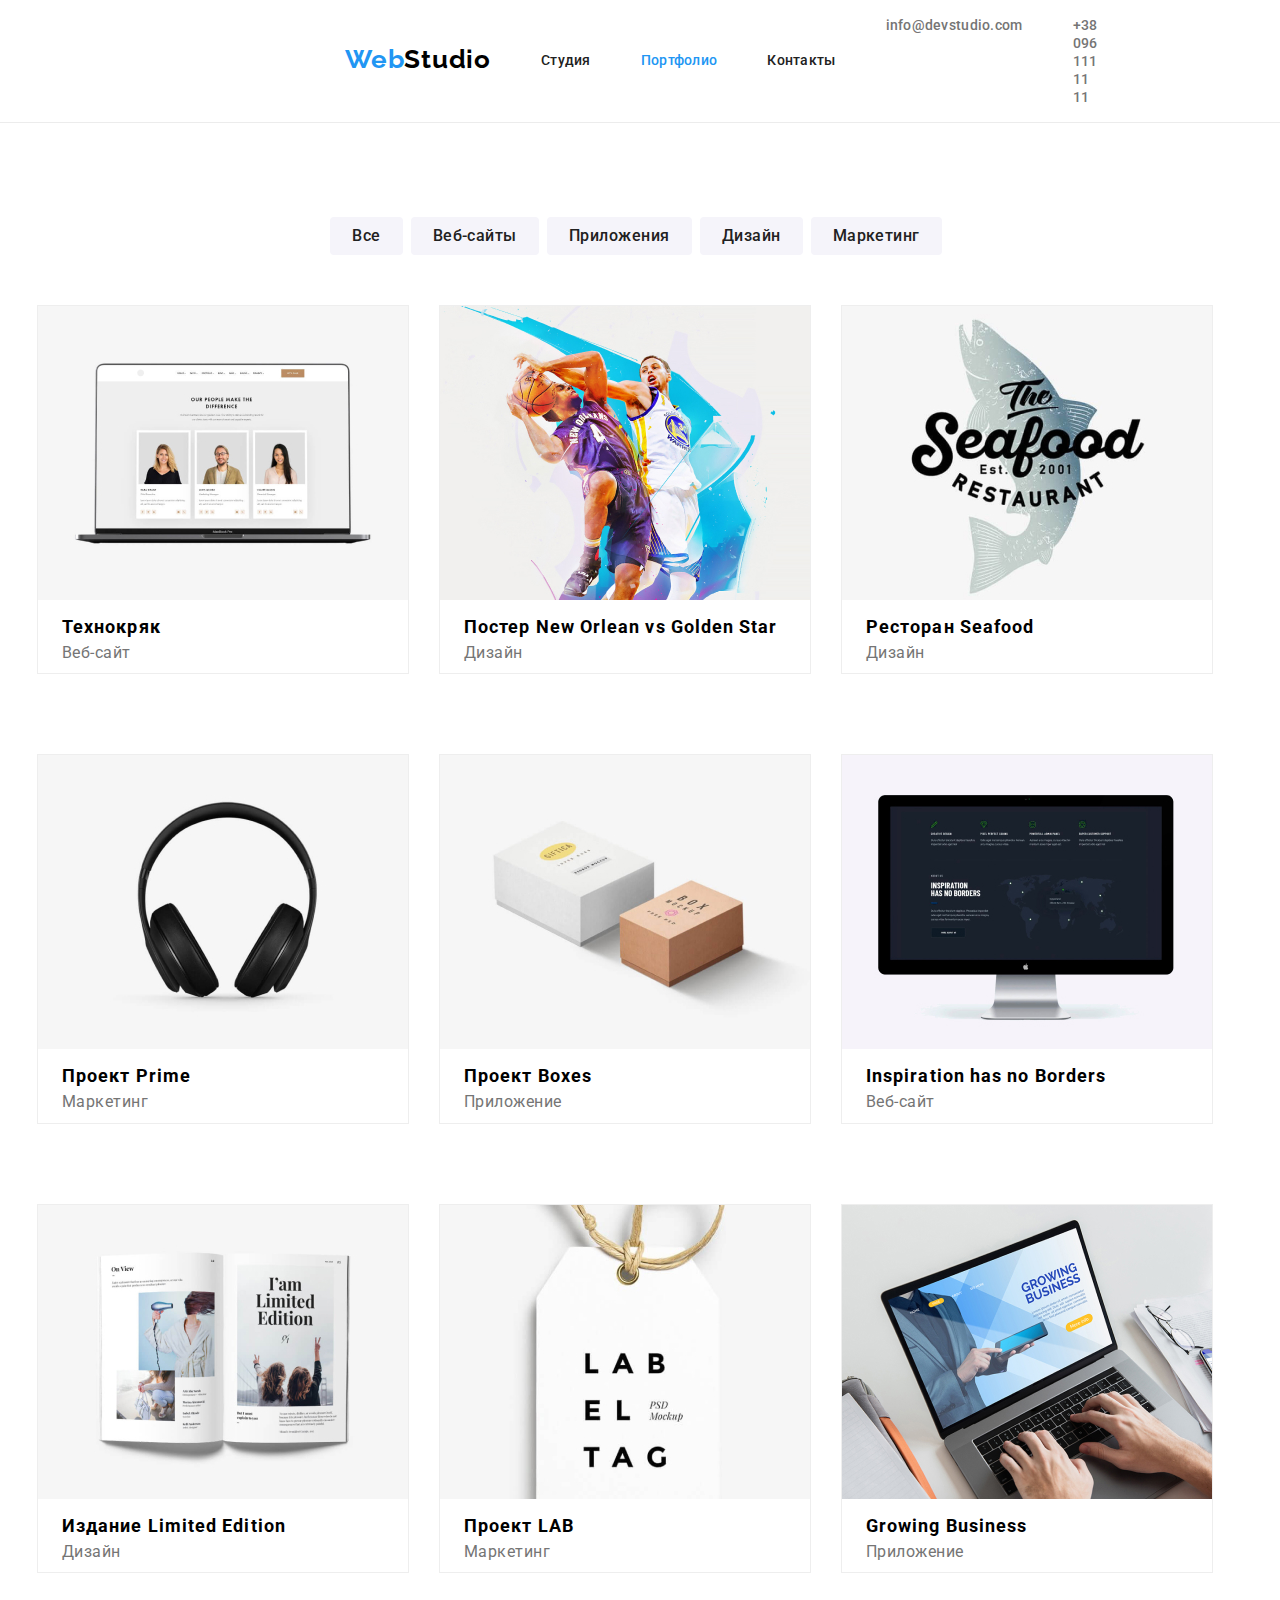
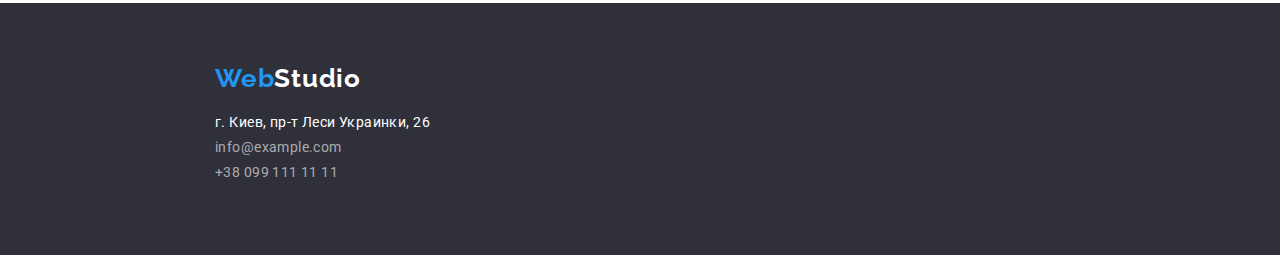
==== portfolio.html @ e34598a2 "hm 10" ====
<!DOCTYPE html>
<html lang="ru">

<head>
  <meta charset="UTF-8">
  <meta name="viewport" content="width=device-width, initial-scale=1.0">
  <title>Document</title>
  <link rel="stylesheet" href="css/portfolio.css">
  <link rel="preconnect" href="https://fonts.gstatic.com">
  <link href="https://fonts.googleapis.com/css2?family=Raleway:wght@700&family=Roboto:wght@400;500;700;900&display=swap"
    rel="stylesheet">
</head>

<body>
  <header class="header">
    <div class="nav_bar_flex">
      <div class="menu">
        <ul class="nav_bar">
  
          <li lang="en" class="nav_bar_item_icon"><a href="./index.html"> <span class="color_icon"> Web</span>Studio</a>
          </li>
          <li><a href="./index.html" class="nav_bar_item ">Студия</a></li>
          <li><a href="portfolio.html" class="nav_bar_item accent">Портфолио</a></li>
          <li><a href="#" class="nav_bar_item nav">Контакты</a></li>
  
        </ul>
      </div>
  
      <ul class="nav_contact">
  
  
        <li>
          <div class="menu_mail">
            <a href="mailto:info@devstudio.com" class="nav_mail nav_bar_item nav_tel_mail">info@devstudio.com</a>
          </div>
        </li>
  
  
        <li>
          <div class="menu_tel">
            <a href="tel:+380961111111" class="nav_tel nav_bar_item nav_tel_mail">+38 096 111 11 11</a>
          </div>
        </li>
      </ul>
  
    </div>
  </header>
  <main>
    <section>
      <ul class="navigate_page">
        <li class="nav_page_list_navigate nav_page_list_navigate_all"> <button><a href="#" class="navigate_page_portfolio navigate_page_portfolio_all">Все</a></button></li>
        <li class="nav_page_list_navigate nav_page_list_navigate_web"> <button><a href="#" class="navigate_page_portfolio navigate_page_portfolio_web">Веб-сайты</a></button></li>
        <li class="nav_page_list_navigate nav_page_list_navigate_app"> <button><a href="#" class="navigate_page_portfolio navigate_page_portfolio_app">Приложения</a></button></li>
        <li class="nav_page_list_navigate nav_page_list_navigate_ui"> <button><a href="#" class="navigate_page_portfolio navigate_page_portfolio_ui">Дизайн</a></button></li>
        <li class="nav_page_list_navigate nav_page_list_navigate_sell"> <button><a href="#" class="navigate_page_portfolio navigate_page_portfolio_sell">Маркетинг</a></button></li>
    </section>
    <section>
      </ul>
      <ul class="portfolio_url">
        <li class="portfolio_url_flex"><a href=""><img src="img/img7.jpg" alt=" Технокряк" width="370" height="294"></a>
          <h3 class="portfolio_url_head">
            <a href="">Технокряк</a>
          </h3>
          <p class="portfolio_url_text color">
           <span class="portfolio_url_text_color"><a href="" class="portfolio_url_text_color">Веб-сайт</a></span>
          </p>
        </li>
        <li class="portfolio_url_flex"><a href=""><img src="img/img8.jpg" alt="Постер New Orlean vs Golden Star"
              width="370" height="294"></a>
          <h3 class="portfolio_url_head" lang="en">
            <a href="">Постер New Orlean vs Golden Star</a>
          </h3>
          <p class="portfolio_url_text color">
           <span class="portfolio_url_text_color"><a href="" class="portfolio_url_text_color">Дизайн</a></span>
          </p>
        </li>
        <li class="portfolio_url_flex"><a href=""><img src="img/img9.jpg" alt="Ресторан Seafood" width="370"
              height="294"></a>
          <h3 class="portfolio_url_head">
            <a href="">Ресторан <span lang="en">Seafood</span></a>
          </h3>
          <p class="portfolio_url_text color">
          <span class="portfolio_url_text_color"><a href="" class="portfolio_url_text_color">Дизайн</a></span>
          </p>
        </li>
        <li class="portfolio_url_flex"><a href=""><img src="img/img10.jpg" alt="Проект Prime" width="370"
              height="294"></a>
          <h3 class="portfolio_url_head">
            <a href="">Проект <span lang="en">Prime</span></a>
          </h3>
          <p class="portfolio_url_text color">
           <span class="portfolio_url_text_color"><a href="" class="portfolio_url_text_color">Маркетинг</a></span>
          </p>
        </li>
        <li class="portfolio_url_flex"><a href=""><img src="img/img11.jpg" alt="Проект Boxes" width="370"
              height="294"></a>
          <h3 class="portfolio_url_head">
            <a href="">Проект <span lang="en">Boxes</span></a>
          </h3>
          <p class="portfolio_url_text color">
            <span class="portfolio_url_text_color"><a href="" class="portfolio_url_text_color">Приложение</a></span>
          </p>
        </li>
        <li class="portfolio_url_flex"><a href=""><img src="img/img12.jpg" alt="Inspiration has no Borders" width="370"
              height="294"></a>
          <h3 class="portfolio_url_head" lang="en">
            <a href="">Inspiration has no Borders</a>
          </h3>
          <p class="portfolio_url_text color">
           <span class="portfolio_url_text_color"><a href="" class="portfolio_url_text_color">Веб-сайт</a></span>
          </p>
        </li>
        <li class="portfolio_url_flex"><a href=""><img src="img/img13.jpg" alt="Издание Limited Edition" width="370"
              height="294"></a>
          <h3 class="portfolio_url_head">
            <a href="">Издание <span lang="en">Limited Edition</span></a>
          </h3>
          <p class="portfolio_url_text color">
            <span class="portfolio_url_text_color"><a href="" class="portfolio_url_text_color">Дизайн</a></span>
          </p>
        </li>
        <li class="portfolio_url_flex"><a href=""><img src="img/img14.jpg" alt="Проект LAB" width="370"
              height="294"></a>
          <h3 class="portfolio_url_head">
            <a href="">Проект <span lang="en">LAB</span></a>
          </h3>
          <p class="portfolio_url_text color">
           <span class="portfolio_url_text_color"><a href="" class="portfolio_url_text_color">Маркетинг</a></span>
          </p>
        </li>
        <li class="portfolio_url_flex"><a href=""><img src="img/img15.jpg" alt="Growing Business" width="370"
              height="294"></a>
          <h3 class="portfolio_url_head" lang="en">
            <a href="">Growing Business</a>
          </h3>
          <p class="portfolio_url_text color">
            <span class="portfolio_url_text_color"><a href="" class="portfolio_url_text_color">Приложение</a></span>
          </p>
        </li>
      </ul>
    </section>
  </main>
  <footer class="footer">
    <div class="nav_bar_item_icon_footer"><a href="#" lang="en" class="nav_bar_item_footer"> <span class="color_icon">
          Web</span>Studio</a></div>
    <ul class="href_nav_footer">
      <li class="maps_href href_nav"><a href="https://goo.gl/maps/FSxDLKesftVuLDhv7"><span class="maps_href_color">г.
            Киев, пр-т Леси Украинки, 26</span></a></li>
      <li class="href_nav "><a href="mailto:info@example.com"> <span class="href_nav_color"> info@example.com</span></a>
      </li>
      <li class="href_nav "><a href="tel:+380991111111"><span class="href_nav_color">+38 099 111 11 11</span></a></li>
    </ul>

  </footer>
</body>

</html>
---- css/portfolio.css ----
* {
  text-decoration: none;
  color: rgb(0, 0, 0);
  list-style-type: none;
}
body {
  margin: 0;
  padding: 0;
}
a {
  text-decoration: none;
  color: rgb(0, 0, 0);
  list-style-type: none;
}

.color_icon {
  color: #2196f3;
}
.nav_bar_item_icon {
  font-family: "Raleway", sans-serif;
  font-weight: bold;
  font-size: 26px;
  line-height: 0.838;
  letter-spacing: 0.03em;
  color: white;
}
.nav_bar_item {
  font-family: "Roboto", sans-serif;
  font-weight: 500;
  font-size: 14px;
  line-height: 0.875;
  letter-spacing: 0.02em;
  color: #212121;
}
.nav_bar_item:hover,
.nav_bar_item:focus {
  color: #2196f3;
}
.href_nav {
  font-family: "Roboto", sans-serif;
  font-style: normal;
  font-weight: normal;
  font-size: 14px;

  letter-spacing: 0.03em;
  color: #757575;
}
.maps_href {
  font-family: "Roboto", sans-serif;
  font-style: normal;
  font-weight: normal;
  font-size: 14px;

  letter-spacing: 0.03em;

  color: #ffffff;
}
.navigate_page_portfolio {
  font-family: Roboto;
  font-style: normal;
  font-weight: 500;
  font-size: 16px;
  line-height: 0.615;

  text-align: center;
  letter-spacing: 0.03em;

  color: #212121;
}

.portfolio_url_text {
  font-family: "Roboto", sans-serif;
  font-style: normal;
  font-weight: normal;
  font-size: 16px;
  line-height: 0.533;
  margin-left: 24px;
  letter-spacing: 0.03em;

  color: #757575;
}
.portfolio_url_head {
  font-family: Roboto;
  font-style: normal;
  font-weight: bold;
  font-size: 18px;
  line-height: 0.5;
  margin-left: 24px;
  letter-spacing: 0.06em;

  color: #212121;
}
.accent {
  color: #2196f3;
}
.nav_tel_mail {
  color: #757575;
}

.footer {
  background: #2f303a;
  height: 252px;
}
.href_nav_color {
  color: rgba(255, 255, 255, 0.6);
}
.maps_href_color {
  color: #ffffff;
}
.header {
  min-height: 70px;
  border-bottom: 1px solid #ececec;
}

.nav_bar_flex {
  display: flex;
}
.nav_bar {
  display: flex;
  align-items: center;
}
.nav_bar_item_icon {
  margin: 24px 93px 25px 215px;
}
.menu .nav_bar li {
  display: flex;
  margin-right: 50px;
}
.nav_bar {
  padding: 0;
  margin: 24px 0 25px 0;
  height: 20px;
}
.menu_mail .a {
  margin-left: 1000px;
}
.nav_bar_flex {
  display: flex;
  align-items: center;
  min-height: 70px;
}
.menu_mail {
  margin-left: auto;
}
.menu_tel {
  margin-right: 215px;
  margin-left: 50px;
}

.nav_bar_item_footer {
  margin: 0;
  padding: 0;

  font-family: "Raleway", sans-serif;
  font-weight: bold;
  font-size: 26px;
  line-height: 31px;
  letter-spacing: 0.03em;
  color: #ffffff;
}
.nav_bar_item_icon_footer {
  padding-top: 60px;
  margin-left: 215px;
  margin-bottom: 20px;
}
.href_nav {
  margin-left: 215px;
  margin-top: 9px;
}
.href_nav_footer {
  margin: 0;
  padding: 0;
}
.navigate_page {
  padding: 0;
  margin: 0;
  display: flex;
  justify-content: center;
  margin-top: 94px;
}

.portfolio_url {
  margin: 0;
  padding: 0;
  display: flex;
  flex-wrap: wrap;
  justify-content: left;
}
.portfolio_url_flex {
  margin: 50px 30px 30px 0px;
  background: #ffffff;
  border: 1px solid #eeeeee;
  box-sizing: border-box;
}

.nav_contact {
  display: flex;
  padding: 0;
  margin-left: auto;
}

.portfolio_url_text_color {
  color: #757575;
}
.portfolio_url {
  margin-left: auto;
  margin-right: auto;
  width: 1206px;
  padding-left: 15px;
  padding-right: 15px;
}
.nav_bar {
  margin-left: 130px;
}
.nav_contact {
  margin-right: 150px;
}
button {
  background-color: #f5f4fa;
  color: #212121;
  font-weight: 500;
  font-size: 16px;
  line-height: 1.6;
  letter-spacing: 0.03em;
  border-radius: 4px 4px 4px 4px;
  border: 0px;
  padding: 6px 22px 6px 22px;
  margin-right: 8px;
}
button:hover,
button:focus {
  color: #ffffff;
  background-color: #2196f3;

  box-shadow: 0px 3px 1px rgba(0, 0, 0, 0.1), 0px 1px 2px rgba(0, 0, 0, 0.08),
    0px 2px 2px rgba(0, 0, 0, 0.12);
}
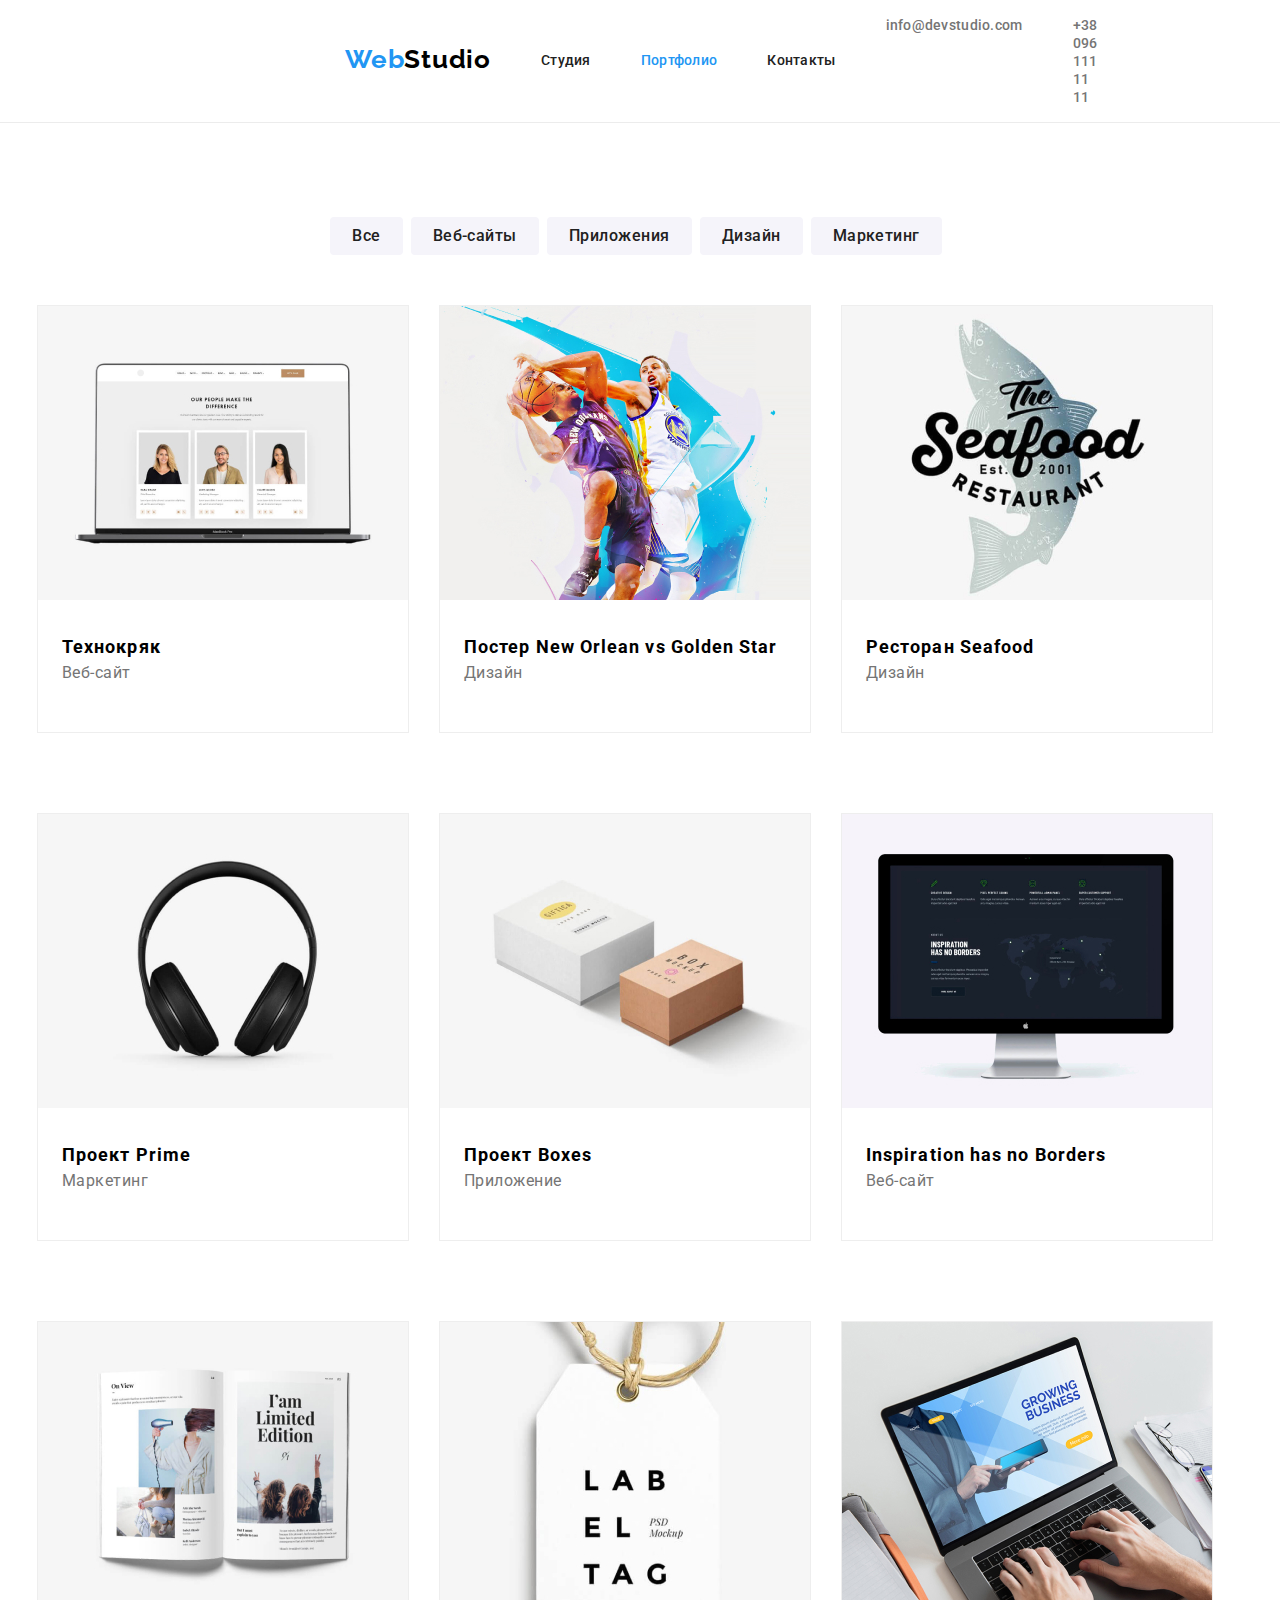
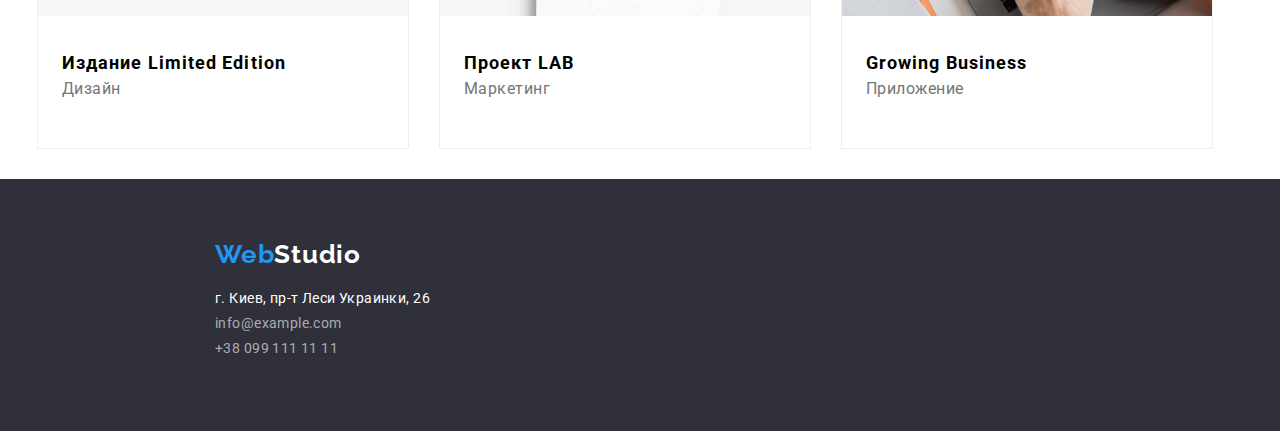
==== commit 94326081: "hm11" ====
--- a/portfolio.html
+++ b/portfolio.html
@@ -46,96 +46,100 @@
     </div>
   </header>
   <main>
+    
     <section>
+      <h2 hidden>Навигация </h2>
       <ul class="navigate_page">
-        <li class="nav_page_list_navigate nav_page_list_navigate_all"> <button><a href="#" class="navigate_page_portfolio navigate_page_portfolio_all">Все</a></button></li>
-        <li class="nav_page_list_navigate nav_page_list_navigate_web"> <button><a href="#" class="navigate_page_portfolio navigate_page_portfolio_web">Веб-сайты</a></button></li>
-        <li class="nav_page_list_navigate nav_page_list_navigate_app"> <button><a href="#" class="navigate_page_portfolio navigate_page_portfolio_app">Приложения</a></button></li>
-        <li class="nav_page_list_navigate nav_page_list_navigate_ui"> <button><a href="#" class="navigate_page_portfolio navigate_page_portfolio_ui">Дизайн</a></button></li>
-        <li class="nav_page_list_navigate nav_page_list_navigate_sell"> <button><a href="#" class="navigate_page_portfolio navigate_page_portfolio_sell">Маркетинг</a></button></li>
+        <li class="nav_page_list_navigate nav_page_list_navigate_all"><button class="navigate_page_portfolio navigate_page_portfolio_all">Все</button></li>
+        <li class="nav_page_list_navigate nav_page_list_navigate_web"> <button class="navigate_page_portfolio navigate_page_portfolio_web">Веб-сайты</button></li>
+        <li class="nav_page_list_navigate nav_page_list_navigate_app"> <button class="navigate_page_portfolio navigate_page_portfolio_app">Приложения</button></li>
+        <li class="nav_page_list_navigate nav_page_list_navigate_ui"> <button class="navigate_page_portfolio navigate_page_portfolio_ui">Дизайн</button></li>
+        <li class="nav_page_list_navigate nav_page_list_navigate_sell"> <button class="navigate_page_portfolio navigate_page_portfolio_sell">Маркетинг</button>
+        </li>
+        </ul>
     </section>
     <section>
-      </ul>
+     
       <ul class="portfolio_url">
         <li class="portfolio_url_flex"><a href=""><img src="img/img7.jpg" alt=" Технокряк" width="370" height="294"></a>
-          <h3 class="portfolio_url_head">
+          <div class="box_main_bottom"><h3 class="portfolio_url_head">
             <a href="">Технокряк</a>
           </h3>
           <p class="portfolio_url_text color">
            <span class="portfolio_url_text_color"><a href="" class="portfolio_url_text_color">Веб-сайт</a></span>
-          </p>
+          </p></div>
         </li>
         <li class="portfolio_url_flex"><a href=""><img src="img/img8.jpg" alt="Постер New Orlean vs Golden Star"
               width="370" height="294"></a>
-          <h3 class="portfolio_url_head" lang="en">
+          <div class="box_main_bottom"><h3 class="portfolio_url_head" lang="en">
             <a href="">Постер New Orlean vs Golden Star</a>
           </h3>
           <p class="portfolio_url_text color">
            <span class="portfolio_url_text_color"><a href="" class="portfolio_url_text_color">Дизайн</a></span>
-          </p>
+          </p></div>
         </li>
         <li class="portfolio_url_flex"><a href=""><img src="img/img9.jpg" alt="Ресторан Seafood" width="370"
               height="294"></a>
-          <h3 class="portfolio_url_head">
+          <div class="box_main_bottom"><h3 class="portfolio_url_head">
             <a href="">Ресторан <span lang="en">Seafood</span></a>
           </h3>
           <p class="portfolio_url_text color">
           <span class="portfolio_url_text_color"><a href="" class="portfolio_url_text_color">Дизайн</a></span>
-          </p>
+          </p></div>
         </li>
         <li class="portfolio_url_flex"><a href=""><img src="img/img10.jpg" alt="Проект Prime" width="370"
               height="294"></a>
-          <h3 class="portfolio_url_head">
+         <div class="box_main_bottom"> <h3 class="portfolio_url_head">
             <a href="">Проект <span lang="en">Prime</span></a>
           </h3>
           <p class="portfolio_url_text color">
            <span class="portfolio_url_text_color"><a href="" class="portfolio_url_text_color">Маркетинг</a></span>
-          </p>
+          </p></div>
         </li>
         <li class="portfolio_url_flex"><a href=""><img src="img/img11.jpg" alt="Проект Boxes" width="370"
               height="294"></a>
-          <h3 class="portfolio_url_head">
+         <div class="box_main_bottom"> <h3 class="portfolio_url_head">
             <a href="">Проект <span lang="en">Boxes</span></a>
           </h3>
           <p class="portfolio_url_text color">
             <span class="portfolio_url_text_color"><a href="" class="portfolio_url_text_color">Приложение</a></span>
-          </p>
+          </p></div>
         </li>
         <li class="portfolio_url_flex"><a href=""><img src="img/img12.jpg" alt="Inspiration has no Borders" width="370"
               height="294"></a>
-          <h3 class="portfolio_url_head" lang="en">
+         <div class="box_main_bottom"> <h3 class="portfolio_url_head" lang="en">
             <a href="">Inspiration has no Borders</a>
           </h3>
           <p class="portfolio_url_text color">
            <span class="portfolio_url_text_color"><a href="" class="portfolio_url_text_color">Веб-сайт</a></span>
-          </p>
+          </p></div>
         </li>
         <li class="portfolio_url_flex"><a href=""><img src="img/img13.jpg" alt="Издание Limited Edition" width="370"
               height="294"></a>
-          <h3 class="portfolio_url_head">
+          <div class="box_main_bottom"><h3 class="portfolio_url_head">
             <a href="">Издание <span lang="en">Limited Edition</span></a>
           </h3>
           <p class="portfolio_url_text color">
             <span class="portfolio_url_text_color"><a href="" class="portfolio_url_text_color">Дизайн</a></span>
-          </p>
+          </p></div>
         </li>
         <li class="portfolio_url_flex"><a href=""><img src="img/img14.jpg" alt="Проект LAB" width="370"
               height="294"></a>
-          <h3 class="portfolio_url_head">
+         <div class="box_main_bottom"> <h3 class="portfolio_url_head">
             <a href="">Проект <span lang="en">LAB</span></a>
           </h3>
           <p class="portfolio_url_text color">
            <span class="portfolio_url_text_color"><a href="" class="portfolio_url_text_color">Маркетинг</a></span>
-          </p>
+          </p></div>
         </li>
         <li class="portfolio_url_flex"><a href=""><img src="img/img15.jpg" alt="Growing Business" width="370"
               height="294"></a>
-          <h3 class="portfolio_url_head" lang="en">
+         <div class="box_main_bottom"> <h3 class="portfolio_url_head" lang="en">
             <a href="">Growing Business</a>
           </h3>
           <p class="portfolio_url_text color">
             <span class="portfolio_url_text_color"><a href="" class="portfolio_url_text_color">Приложение</a></span>
-          </p>
+          </p></div>
         </li>
       </ul>
     </section>
--- a/css/portfolio.css
+++ b/css/portfolio.css
@@ -87,6 +87,7 @@
   line-height: 0.5;
   margin-left: 24px;
   letter-spacing: 0.06em;
+  padding-top: 20px;
 
   color: #212121;
 }
@@ -235,3 +236,9 @@
   box-shadow: 0px 3px 1px rgba(0, 0, 0, 0.1), 0px 1px 2px rgba(0, 0, 0, 0.08),
     0px 2px 2px rgba(0, 0, 0, 0.12);
 }
+.navigate_page_portfolio {
+  height: 38px;
+}
+.box_main_bottom {
+  height: 110px;
+}
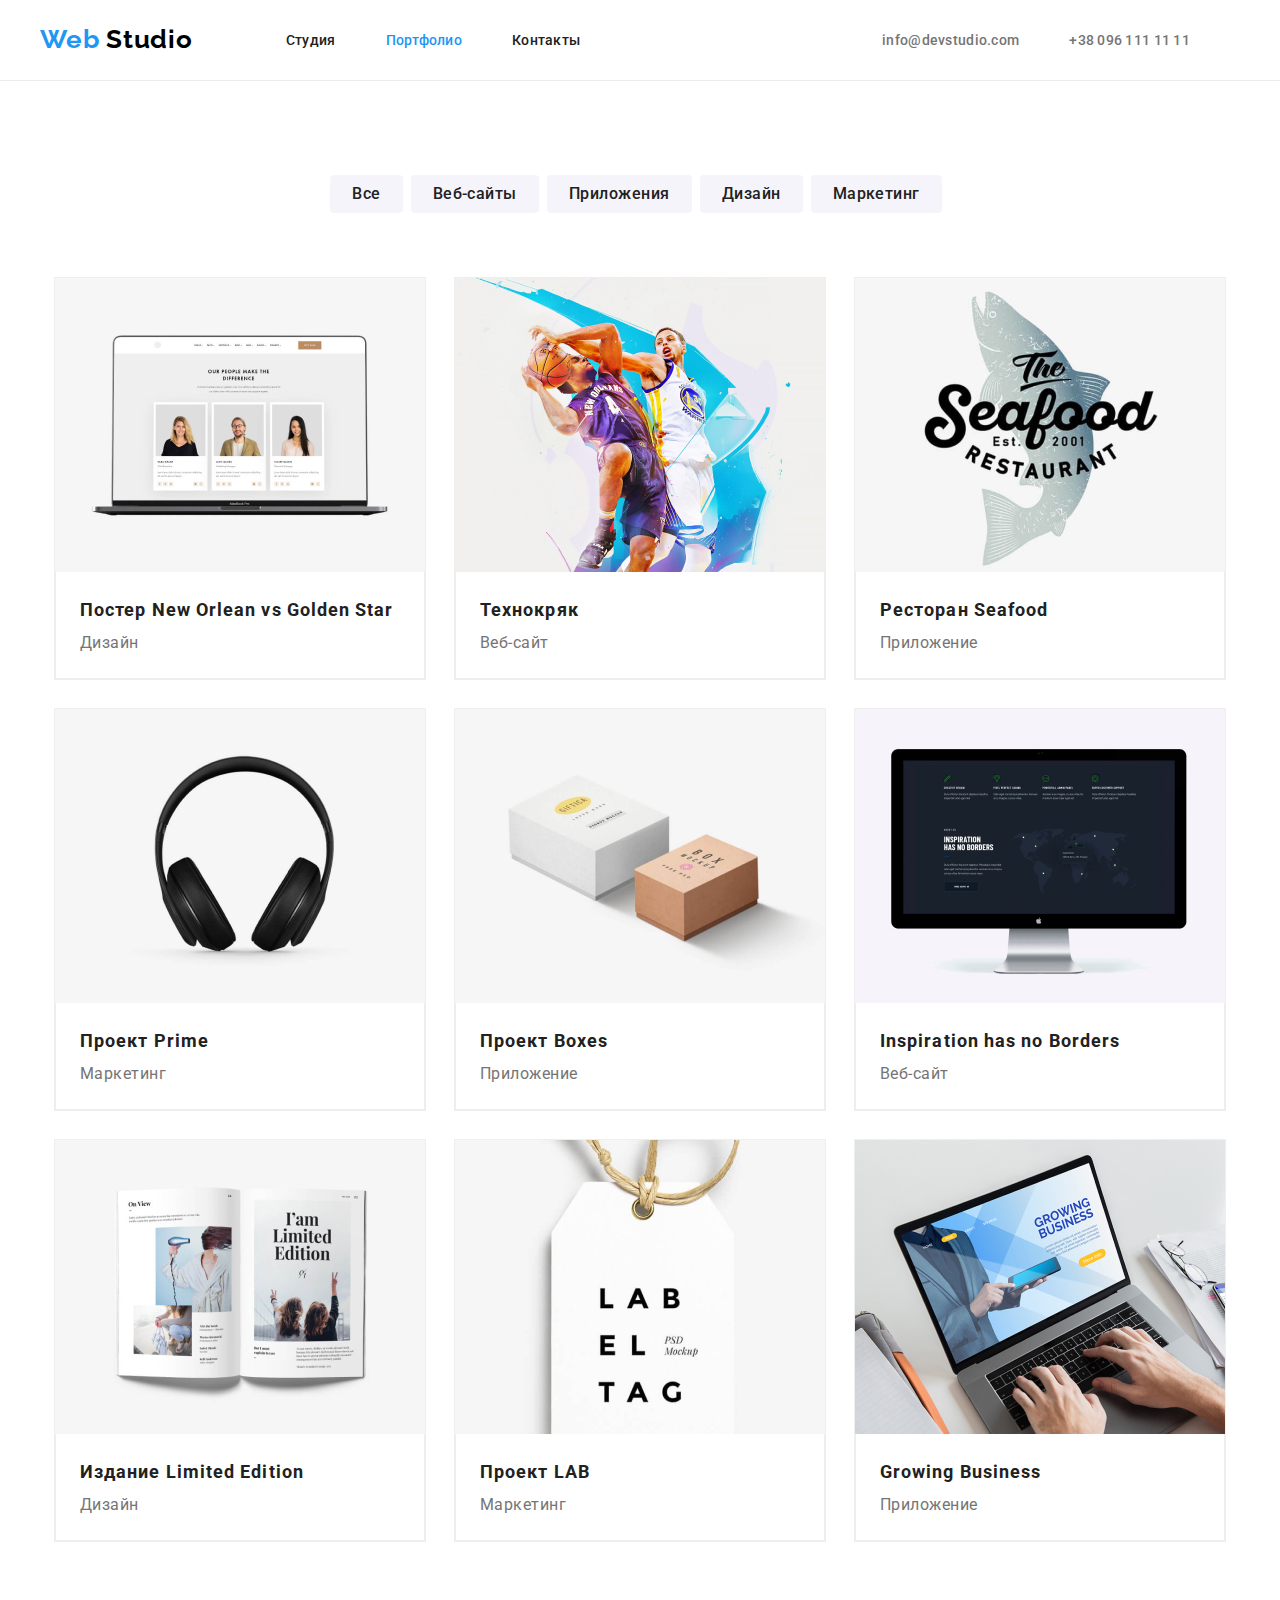
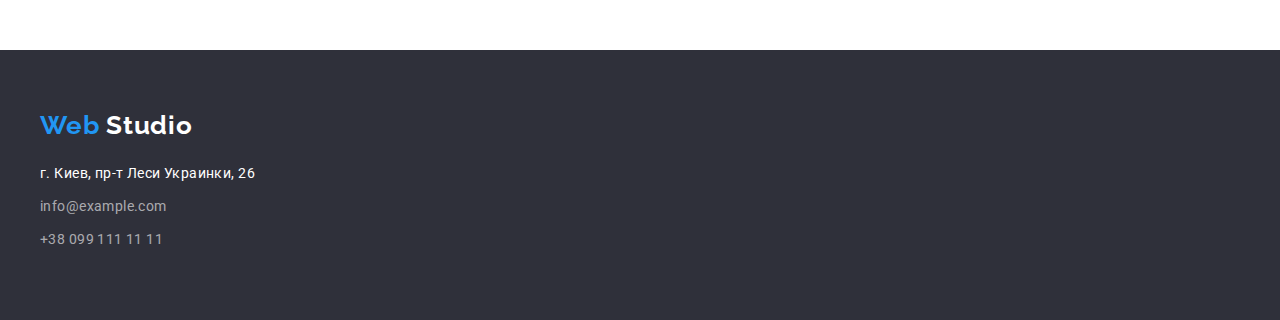
==== commit 719fd25e: "hm12" ====
--- a/portfolio.html
+++ b/portfolio.html
@@ -4,158 +4,72 @@
 <head>
   <meta charset="UTF-8">
   <meta name="viewport" content="width=device-width, initial-scale=1.0">
-  <title>Document</title>
+  <title>WebStudio</title>
   <link rel="stylesheet" href="css/portfolio.css">
   <link rel="preconnect" href="https://fonts.gstatic.com">
   <link href="https://fonts.googleapis.com/css2?family=Raleway:wght@700&family=Roboto:wght@400;500;700;900&display=swap"
     rel="stylesheet">
 </head>
+<header class="header">
+  <div class="container">
+    <nav class="menu">
+      <a href="./index.html" class="icon_head">
+        <span class="color_accent"> Web </span>Studio
+      </a>
+      <ul class="menu_list">
+        <li><a href="./index.html" class="menu_link_list ">Студия</a></li>
+        <li><a href="./portfolio.htmla" class="menu_link_list accent">Портфолио</a></li>
+        <li><a href="" class="menu_link_list">Контакты</a></li>
+      </ul>
+    </nav>
+    <ul class="address">
+      <li class="address_link"><a href="mailto:info@devstudio.com" class="address_item">info@devstudio.com</a></li>
+      <li class="address_link"><a href="tel:380961111111" class="address_item">+38 096 111 11 11</a></li>
+    </ul>
+  </div>
+</header>
+<main class="section">
+  <div class="container">
+    <ul class="nav_portfoil">
+      <li class="nav_portfoil_items"><button type="button" class="nav_btn">Все</button></li>
+      <li class="nav_portfoil_items"><button type="button" class="nav_btn">Веб-сайты</button></li>
+      <li class="nav_portfoil_items"><button type="button" class="nav_btn">Приложения</button></li>
+      <li class="nav_portfoil_items"><button type="button" class="nav_btn">Дизайн</button></li>
+      <li class="nav_portfoil_items"><button type="button" class="nav_btn">Маркетинг</button></li>
+    </ul>
+  </div>
+  <section class="container">
+    <ul class="photo_list">
+      <li class="photo_item"> <img src="img/img7.jpg" alt="" class="photo_img"  width="370" height="294"><div class="photo_box"><a href="" class="photo_head">Постер New Orlean vs Golden Star</a><a href="" class="photo_text">Дизайн</a></div></li>
+      <li class="photo_item"> <img src="img/img8.jpg" alt="" class="photo_img"  width="370" height="294"><div class="photo_box"><a href="" class="photo_head">Технокряк</a><a href="" class="photo_text">Веб-сайт</a></div></li>
+      <li class="photo_item"> <img src="img/img9.jpg" alt="" class="photo_img"  width="370" height="294"><div class="photo_box"><a href="" class="photo_head">Ресторан Seafood</a><a href="" class="photo_text">Приложение</a></div></li>
+      <li class="photo_item"> <img src="img/img10.jpg" alt="" class="photo_img" width="370" height="294" ><div class="photo_box"><a href="" class="photo_head">Проект Prime</a><a href="" class="photo_text">Маркетинг</a></div></li>
+      <li class="photo_item"> <img src="img/img11.jpg" alt="" class="photo_img" width="370" height="294" ><div class="photo_box"><a href="" class="photo_head">Проект Boxes</a><a href="" class="photo_text">Приложение</a></div></li>
+      <li class="photo_item"> <img src="img/img12.jpg" alt="" class="photo_img" width="370" height="294" ><div class="photo_box"><a href="" class="photo_head">Inspiration has no Borders</a><a href="" class="photo_text">Веб-сайт</a></div></li>
+      <li class="photo_item"> <img src="img/img13.jpg" alt="" class="photo_img" width="370" height="294" ><div class="photo_box"><a href="" class="photo_head">Издание Limited Edition</a><a href="" class="photo_text">Дизайн</a></div></li>
+      <li class="photo_item"> <img src="img/img14.jpg" alt="" class="photo_img" width="370" height="294" ><div class="photo_box"><a href="" class="photo_head">Проект LAB</a><a href="" class="photo_text">Маркетинг</a></div></li>
+      <li class="photo_item"> <img src="img/img15.jpg" alt="" class="photo_img" width="370" height="294" ><div class="photo_box"><a href="" class="photo_head">Growing Business</a><a href="" class="photo_text">Приложение</a></div></li>
+    </ul>
+  </section>
+</main>
+<footer class="footer">
+  <div class="container">
+    <a href="./index.html" class="icon_footer">
+      <span class="color_accent"> Web </span>Studio
+    </a>
+    <div class="address">
+      <ul class="contact">
+        <li class="contact_list contact_list_maps"> <a href=""><span class="color_footer_white">г. Киев, пр-т Леси
+              Украинки, 26</span></a></li>
+        <li class="contact_list contact_tel_mail"> <a href="mailto:info@devstudio.com"><span
+              class="color_footer">info@example.com</span></a></li>
+        <li class="contact_list contact_tel_mail"> <a href="tel:380961111111"><span class="color_footer">+38 099 111 11
+              11</span></a></li>
+      </ul>
+    </div>
+  </div>
 
-<body>
-  <header class="header">
-    <div class="nav_bar_flex">
-      <div class="menu">
-        <ul class="nav_bar">
-  
-          <li lang="en" class="nav_bar_item_icon"><a href="./index.html"> <span class="color_icon"> Web</span>Studio</a>
-          </li>
-          <li><a href="./index.html" class="nav_bar_item ">Студия</a></li>
-          <li><a href="portfolio.html" class="nav_bar_item accent">Портфолио</a></li>
-          <li><a href="#" class="nav_bar_item nav">Контакты</a></li>
-  
-        </ul>
-      </div>
-  
-      <ul class="nav_contact">
-  
-  
-        <li>
-          <div class="menu_mail">
-            <a href="mailto:info@devstudio.com" class="nav_mail nav_bar_item nav_tel_mail">info@devstudio.com</a>
-          </div>
-        </li>
-  
-  
-        <li>
-          <div class="menu_tel">
-            <a href="tel:+380961111111" class="nav_tel nav_bar_item nav_tel_mail">+38 096 111 11 11</a>
-          </div>
-        </li>
-      </ul>
-  
-    </div>
-  </header>
-  <main>
-    
-    <section>
-      <h2 hidden>Навигация </h2>
-      <ul class="navigate_page">
-        <li class="nav_page_list_navigate nav_page_list_navigate_all"><button class="navigate_page_portfolio navigate_page_portfolio_all">Все</button></li>
-        <li class="nav_page_list_navigate nav_page_list_navigate_web"> <button class="navigate_page_portfolio navigate_page_portfolio_web">Веб-сайты</button></li>
-        <li class="nav_page_list_navigate nav_page_list_navigate_app"> <button class="navigate_page_portfolio navigate_page_portfolio_app">Приложения</button></li>
-        <li class="nav_page_list_navigate nav_page_list_navigate_ui"> <button class="navigate_page_portfolio navigate_page_portfolio_ui">Дизайн</button></li>
-        <li class="nav_page_list_navigate nav_page_list_navigate_sell"> <button class="navigate_page_portfolio navigate_page_portfolio_sell">Маркетинг</button>
-        </li>
-        </ul>
-    </section>
-    <section>
-     
-      <ul class="portfolio_url">
-        <li class="portfolio_url_flex"><a href=""><img src="img/img7.jpg" alt=" Технокряк" width="370" height="294"></a>
-          <div class="box_main_bottom"><h3 class="portfolio_url_head">
-            <a href="">Технокряк</a>
-          </h3>
-          <p class="portfolio_url_text color">
-           <span class="portfolio_url_text_color"><a href="" class="portfolio_url_text_color">Веб-сайт</a></span>
-          </p></div>
-        </li>
-        <li class="portfolio_url_flex"><a href=""><img src="img/img8.jpg" alt="Постер New Orlean vs Golden Star"
-              width="370" height="294"></a>
-          <div class="box_main_bottom"><h3 class="portfolio_url_head" lang="en">
-            <a href="">Постер New Orlean vs Golden Star</a>
-          </h3>
-          <p class="portfolio_url_text color">
-           <span class="portfolio_url_text_color"><a href="" class="portfolio_url_text_color">Дизайн</a></span>
-          </p></div>
-        </li>
-        <li class="portfolio_url_flex"><a href=""><img src="img/img9.jpg" alt="Ресторан Seafood" width="370"
-              height="294"></a>
-          <div class="box_main_bottom"><h3 class="portfolio_url_head">
-            <a href="">Ресторан <span lang="en">Seafood</span></a>
-          </h3>
-          <p class="portfolio_url_text color">
-          <span class="portfolio_url_text_color"><a href="" class="portfolio_url_text_color">Дизайн</a></span>
-          </p></div>
-        </li>
-        <li class="portfolio_url_flex"><a href=""><img src="img/img10.jpg" alt="Проект Prime" width="370"
-              height="294"></a>
-         <div class="box_main_bottom"> <h3 class="portfolio_url_head">
-            <a href="">Проект <span lang="en">Prime</span></a>
-          </h3>
-          <p class="portfolio_url_text color">
-           <span class="portfolio_url_text_color"><a href="" class="portfolio_url_text_color">Маркетинг</a></span>
-          </p></div>
-        </li>
-        <li class="portfolio_url_flex"><a href=""><img src="img/img11.jpg" alt="Проект Boxes" width="370"
-              height="294"></a>
-         <div class="box_main_bottom"> <h3 class="portfolio_url_head">
-            <a href="">Проект <span lang="en">Boxes</span></a>
-          </h3>
-          <p class="portfolio_url_text color">
-            <span class="portfolio_url_text_color"><a href="" class="portfolio_url_text_color">Приложение</a></span>
-          </p></div>
-        </li>
-        <li class="portfolio_url_flex"><a href=""><img src="img/img12.jpg" alt="Inspiration has no Borders" width="370"
-              height="294"></a>
-         <div class="box_main_bottom"> <h3 class="portfolio_url_head" lang="en">
-            <a href="">Inspiration has no Borders</a>
-          </h3>
-          <p class="portfolio_url_text color">
-           <span class="portfolio_url_text_color"><a href="" class="portfolio_url_text_color">Веб-сайт</a></span>
-          </p></div>
-        </li>
-        <li class="portfolio_url_flex"><a href=""><img src="img/img13.jpg" alt="Издание Limited Edition" width="370"
-              height="294"></a>
-          <div class="box_main_bottom"><h3 class="portfolio_url_head">
-            <a href="">Издание <span lang="en">Limited Edition</span></a>
-          </h3>
-          <p class="portfolio_url_text color">
-            <span class="portfolio_url_text_color"><a href="" class="portfolio_url_text_color">Дизайн</a></span>
-          </p></div>
-        </li>
-        <li class="portfolio_url_flex"><a href=""><img src="img/img14.jpg" alt="Проект LAB" width="370"
-              height="294"></a>
-         <div class="box_main_bottom"> <h3 class="portfolio_url_head">
-            <a href="">Проект <span lang="en">LAB</span></a>
-          </h3>
-          <p class="portfolio_url_text color">
-           <span class="portfolio_url_text_color"><a href="" class="portfolio_url_text_color">Маркетинг</a></span>
-          </p></div>
-        </li>
-        <li class="portfolio_url_flex"><a href=""><img src="img/img15.jpg" alt="Growing Business" width="370"
-              height="294"></a>
-         <div class="box_main_bottom"> <h3 class="portfolio_url_head" lang="en">
-            <a href="">Growing Business</a>
-          </h3>
-          <p class="portfolio_url_text color">
-            <span class="portfolio_url_text_color"><a href="" class="portfolio_url_text_color">Приложение</a></span>
-          </p></div>
-        </li>
-      </ul>
-    </section>
-  </main>
-  <footer class="footer">
-    <div class="nav_bar_item_icon_footer"><a href="#" lang="en" class="nav_bar_item_footer"> <span class="color_icon">
-          Web</span>Studio</a></div>
-    <ul class="href_nav_footer">
-      <li class="maps_href href_nav"><a href="https://goo.gl/maps/FSxDLKesftVuLDhv7"><span class="maps_href_color">г.
-            Киев, пр-т Леси Украинки, 26</span></a></li>
-      <li class="href_nav "><a href="mailto:info@example.com"> <span class="href_nav_color"> info@example.com</span></a>
-      </li>
-      <li class="href_nav "><a href="tel:+380991111111"><span class="href_nav_color">+38 099 111 11 11</span></a></li>
-    </ul>
+</footer>
 
-  </footer>
-</body>
 
 </html>--- a/css/portfolio.css
+++ b/css/portfolio.css
@@ -1,244 +1,231 @@
-* {
-  text-decoration: none;
-  color: rgb(0, 0, 0);
-  list-style-type: none;
-}
-body {
-  margin: 0;
-  padding: 0;
+h1,
+h2,
+h3,
+h4,
+h5,
+h6 {
+  margin: 0;
+}
+
+ol,
+ul {
+  margin: 0;
+}
+
+p {
+  margin: 0;
+}
+
+img {
+  display: block;
 }
 a {
   text-decoration: none;
-  color: rgb(0, 0, 0);
-  list-style-type: none;
-}
-
-.color_icon {
-  color: #2196f3;
-}
-.nav_bar_item_icon {
+  color: black;
+}
+.container {
+  margin-left: auto;
+  margin-right: auto;
+  width: 1200px;
+  padding-left: 15px;
+  padding-right: 15px;
+}
+.section {
+  padding-top: 94px;
+  padding-bottom: 94px;
+}
+body {
+  padding: 0;
+  margin: 0;
+}
+.color_accent {
+  color: rgba(33, 150, 243, 1);
+}
+.icon_head {
   font-family: "Raleway", sans-serif;
-  font-weight: bold;
-  font-size: 26px;
-  line-height: 0.838;
-  letter-spacing: 0.03em;
-  color: white;
-}
-.nav_bar_item {
-  font-family: "Roboto", sans-serif;
-  font-weight: 500;
-  font-size: 14px;
-  line-height: 0.875;
-  letter-spacing: 0.02em;
-  color: #212121;
-}
-.nav_bar_item:hover,
-.nav_bar_item:focus {
-  color: #2196f3;
-}
-.href_nav {
-  font-family: "Roboto", sans-serif;
-  font-style: normal;
-  font-weight: normal;
-  font-size: 14px;
-
-  letter-spacing: 0.03em;
-  color: #757575;
-}
-.maps_href {
-  font-family: "Roboto", sans-serif;
-  font-style: normal;
-  font-weight: normal;
-  font-size: 14px;
-
-  letter-spacing: 0.03em;
-
-  color: #ffffff;
-}
-.navigate_page_portfolio {
-  font-family: Roboto;
-  font-style: normal;
-  font-weight: 500;
-  font-size: 16px;
-  line-height: 0.615;
-
-  text-align: center;
-  letter-spacing: 0.03em;
-
-  color: #212121;
-}
-
-.portfolio_url_text {
-  font-family: "Roboto", sans-serif;
-  font-style: normal;
-  font-weight: normal;
-  font-size: 16px;
-  line-height: 0.533;
-  margin-left: 24px;
-  letter-spacing: 0.03em;
-
-  color: #757575;
-}
-.portfolio_url_head {
-  font-family: Roboto;
-  font-style: normal;
-  font-weight: bold;
-  font-size: 18px;
-  line-height: 0.5;
-  margin-left: 24px;
-  letter-spacing: 0.06em;
-  padding-top: 20px;
-
-  color: #212121;
-}
-.accent {
-  color: #2196f3;
-}
-.nav_tel_mail {
-  color: #757575;
-}
-
-.footer {
-  background: #2f303a;
-  height: 252px;
-}
-.href_nav_color {
-  color: rgba(255, 255, 255, 0.6);
-}
-.maps_href_color {
-  color: #ffffff;
-}
-.header {
-  min-height: 70px;
-  border-bottom: 1px solid #ececec;
-}
-
-.nav_bar_flex {
-  display: flex;
-}
-.nav_bar {
-  display: flex;
-  align-items: center;
-}
-.nav_bar_item_icon {
-  margin: 24px 93px 25px 215px;
-}
-.menu .nav_bar li {
-  display: flex;
-  margin-right: 50px;
-}
-.nav_bar {
-  padding: 0;
-  margin: 24px 0 25px 0;
-  height: 20px;
-}
-.menu_mail .a {
-  margin-left: 1000px;
-}
-.nav_bar_flex {
-  display: flex;
-  align-items: center;
-  min-height: 70px;
-}
-.menu_mail {
-  margin-left: auto;
-}
-.menu_tel {
-  margin-right: 215px;
-  margin-left: 50px;
-}
-
-.nav_bar_item_footer {
-  margin: 0;
-  padding: 0;
-
-  font-family: "Raleway", sans-serif;
+  font-style: normal;
   font-weight: bold;
   font-size: 26px;
   line-height: 31px;
   letter-spacing: 0.03em;
-  color: #ffffff;
-}
-.nav_bar_item_icon_footer {
-  padding-top: 60px;
-  margin-left: 215px;
-  margin-bottom: 20px;
-}
-.href_nav {
-  margin-left: 215px;
-  margin-top: 9px;
-}
-.href_nav_footer {
-  margin: 0;
+}
+ul {
   padding: 0;
-}
-.navigate_page {
+  margin: 0;
+  list-style: none;
+}
+.visually-hidden {
+  position: absolute;
+  width: 1px;
+  height: 1px;
+  margin: -1px;
+  border: 0;
   padding: 0;
-  margin: 0;
-  display: flex;
+  white-space: nowrap;
+  clip-path: inset(100%);
+  clip: rect(0 0 0 0);
+  overflow: hidden;
+}
+
+.menu_link_list {
+  font-family: "Roboto", sans-serif;
+  font-style: normal;
+  font-weight: 500;
+  font-size: 14px;
+  line-height: 16px;
+  letter-spacing: 0.02em;
+
+  color: #212121;
+}
+.menu_link_list:hover,
+.menu_link_list:focus {
+  color: #2196f3;
+}
+.address_item {
+  font-family: "Roboto", sans-serif;
+  font-style: normal;
+  font-weight: 500;
+  font-size: 14px;
+  line-height: 16px;
+  letter-spacing: 0.02em;
+
+  color: rgba(117, 117, 117, 1);
+}
+.address_item:hover,
+.address_item:focus {
+  color: #2196f3;
+}
+.menu {
+  display: flex;
+  align-items: center;
+}
+.menu_list {
+  display: flex;
+  align-items: center;
+}
+.menu_link_list {
+  margin-right: 50px;
+}
+.icon_head {
+  margin-right: 93px;
+}
+.address {
+  display: flex;
+  align-items: center;
+  margin-left: auto;
+}
+.header .container {
+  display: flex;
+  align-items: center;
+  margin-top: 24px;
+  margin-bottom: 25px;
+}
+.address_link {
+  margin-right: 50px;
+}
+.accent {
+  color: #2196f3;
+}
+.header {
+  border-bottom: 1px solid #ececec;
+}
+.nav_portfoil {
+  display: flex;
+  margin-bottom: 50px;
   justify-content: center;
-  margin-top: 94px;
-}
-
-.portfolio_url {
-  margin: 0;
-  padding: 0;
+}
+.nav_btn {
+  padding: 6px 22px;
+  font-family: "Roboto", sans-serif;
+  font-weight: 500;
+  font-size: 16px;
+  line-height: 1.625;
+  text-align: center;
+  letter-spacing: 0.03em;
+  color: #212121;
+  background-color: #f5f4fa;
+  border: 0px;
+  border-radius: 4px;
+  cursor: pointer;
+}
+.nav_portfoil_items {
+  margin-right: 8px;
+}
+.photo_list {
   display: flex;
   flex-wrap: wrap;
-  justify-content: left;
-}
-.portfolio_url_flex {
-  margin: 50px 30px 30px 0px;
+}
+.photo_item {
   background: #ffffff;
   border: 1px solid #eeeeee;
   box-sizing: border-box;
-}
-
-.nav_contact {
-  display: flex;
-  padding: 0;
+  margin: 14px;
+}
+.photo_head {
+  font-family: "Roboto", sans-serif;
+  font-style: normal;
+  font-weight: bold;
+  font-size: 18px;
+  line-height: 36px;
+  letter-spacing: 0.06em;
+  display: inline;
+  color: #212121;
+}
+.photo_text {
+  font-family: Roboto;
+  font-style: normal;
+  font-weight: normal;
+  font-size: 16px;
+  line-height: 30px;
+  letter-spacing: 0.03em;
+  display: inline;
+  color: #757575;
+}
+.photo_box {
+  display: flex;
+  flex-direction: column;
+  padding: 20px 24px;
+  border-width: 0 1px 1px 1px;
+  border-style: solid;
+  border-color: #eeeeee;
+}
+.icon_footer {
+  font-family: "Raleway", sans-serif;
+  font-style: normal;
+  font-weight: bold;
+  font-size: 26px;
+  line-height: 31px;
+  letter-spacing: 0.03em;
+  color: #ffffff;
+  margin-bottom: 20px;
+  display: block;
+}
+.footer {
+  background: #2f303a;
+  padding-top: 60px;
+  padding-bottom: 60px;
+}
+.contact_list {
+  margin-bottom: 9px;
+}
+.address {
+  display: flex;
+  align-items: center;
   margin-left: auto;
 }
-
-.portfolio_url_text_color {
-  color: #757575;
-}
-.portfolio_url {
-  margin-left: auto;
-  margin-right: auto;
-  width: 1206px;
-  padding-left: 15px;
-  padding-right: 15px;
-}
-.nav_bar {
-  margin-left: 130px;
-}
-.nav_contact {
-  margin-right: 150px;
-}
-button {
-  background-color: #f5f4fa;
-  color: #212121;
-  font-weight: 500;
-  font-size: 16px;
-  line-height: 1.6;
-  letter-spacing: 0.03em;
-  border-radius: 4px 4px 4px 4px;
-  border: 0px;
-  padding: 6px 22px 6px 22px;
-  margin-right: 8px;
-}
-button:hover,
-button:focus {
+.contact_list {
+  font-family: "Roboto", sans-serif;
+  font-style: normal;
+  font-weight: normal;
+  font-size: 14px;
+  line-height: 24px;
+  /* or 171% */
+
+  letter-spacing: 0.03em;
+}
+.color_footer_white {
   color: #ffffff;
-  background-color: #2196f3;
-
-  box-shadow: 0px 3px 1px rgba(0, 0, 0, 0.1), 0px 1px 2px rgba(0, 0, 0, 0.08),
-    0px 2px 2px rgba(0, 0, 0, 0.12);
-}
-.navigate_page_portfolio {
-  height: 38px;
-}
-.box_main_bottom {
-  height: 110px;
-}
+}
+.color_footer {
+  color: rgba(255, 255, 255, 0.6);
+}
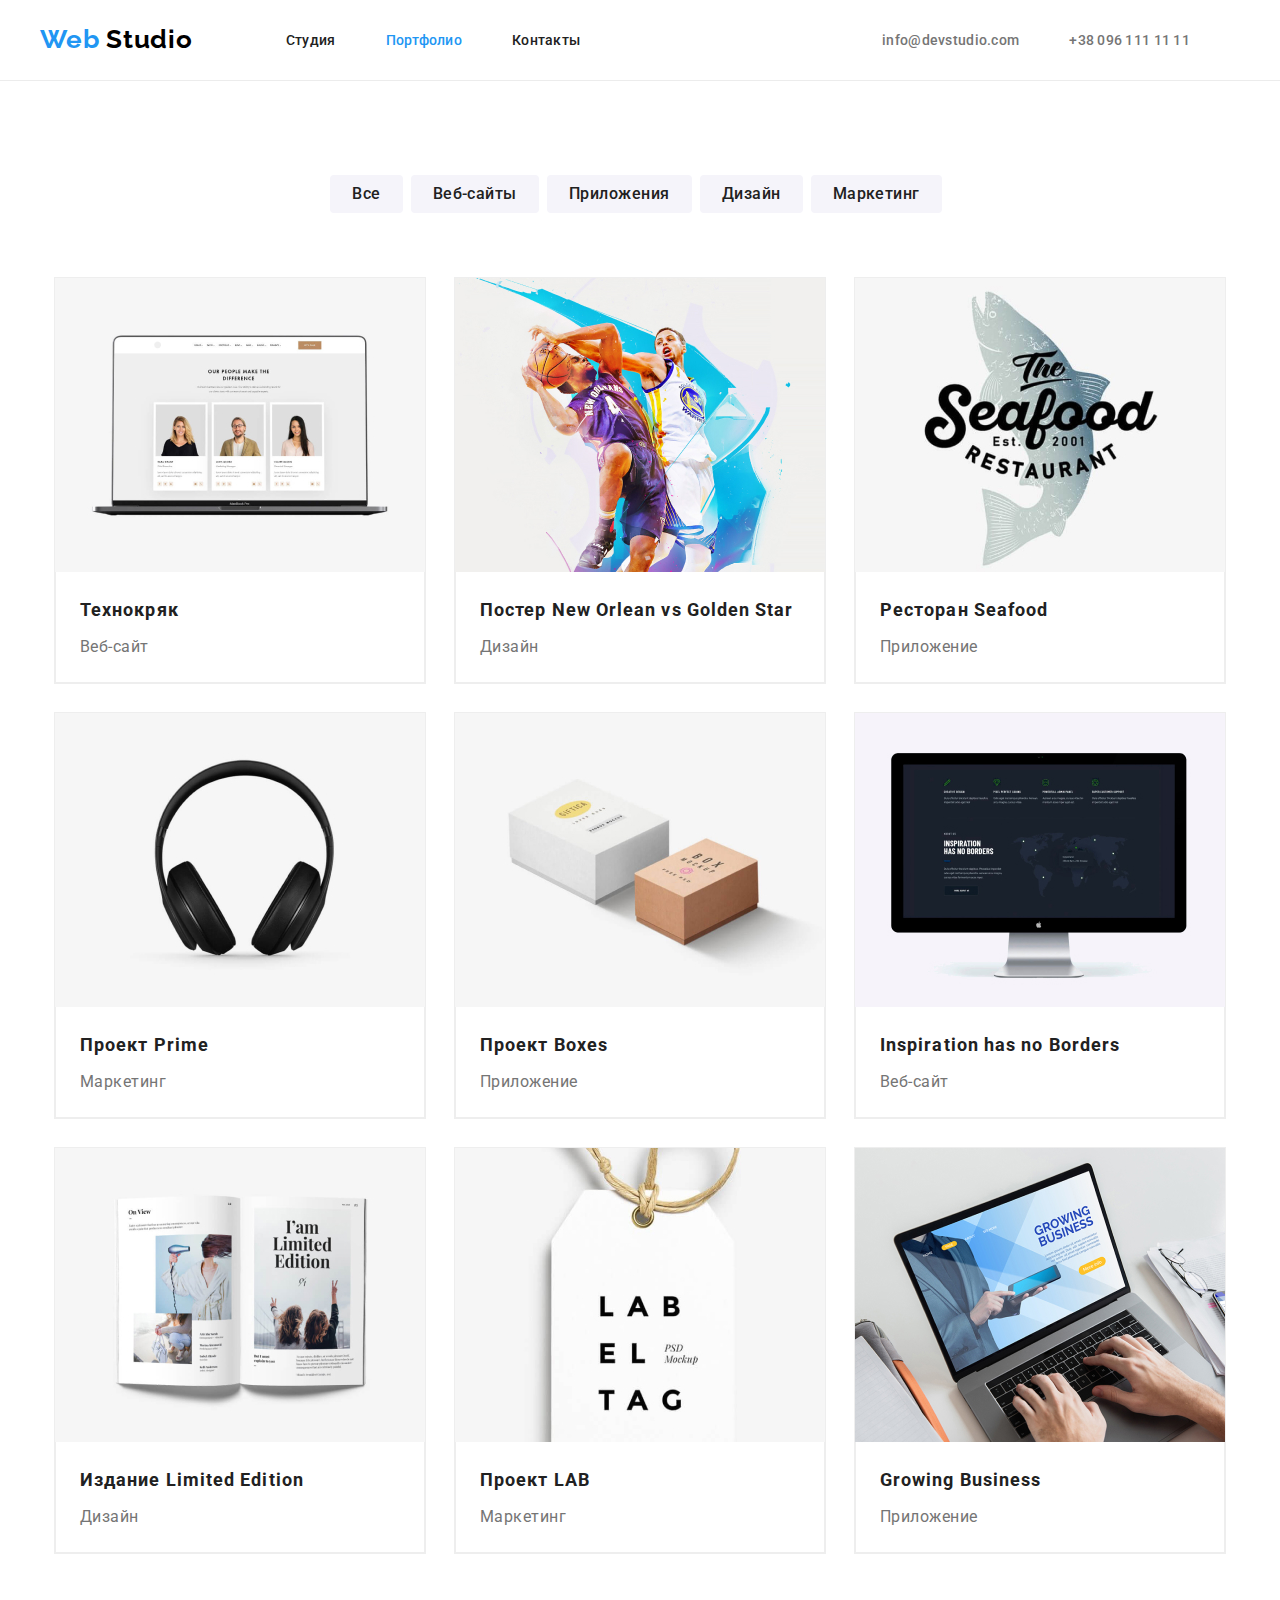
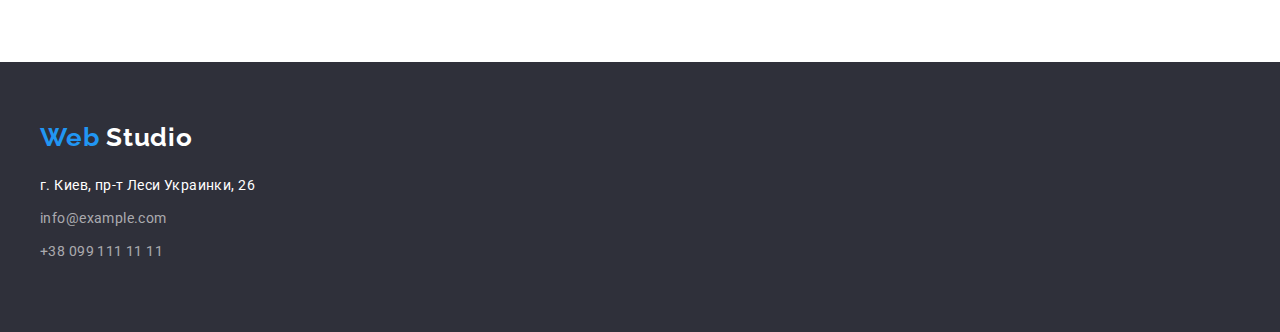
==== commit c0180f66: "hm15" ====
--- a/portfolio.html
+++ b/portfolio.html
@@ -39,9 +39,10 @@
     </ul>
   </div>
   <section class="container">
+    <h2 class="visually-hidden">Примеры </h2>
     <ul class="photo_list">
-      <li class="photo_item"> <img src="img/img7.jpg" alt="" class="photo_img"  width="370" height="294"><div class="photo_box"><a href="" class="photo_head">Постер New Orlean vs Golden Star</a><a href="" class="photo_text">Дизайн</a></div></li>
-      <li class="photo_item"> <img src="img/img8.jpg" alt="" class="photo_img"  width="370" height="294"><div class="photo_box"><a href="" class="photo_head">Технокряк</a><a href="" class="photo_text">Веб-сайт</a></div></li>
+      <li class="photo_item"> <img src="img/img7.jpg" alt="" class="photo_img"  width="370" height="294"><div class="photo_box"><a href="" class="photo_head">Технокряк</a><a href="" class="photo_text">Веб-сайт</a></div></li>
+      <li class="photo_item"> <img src="img/img8.jpg" alt="" class="photo_img"  width="370" height="294"><div class="photo_box"><a href="" class="photo_head">Постер New Orlean vs Golden Star</a><a href="" class="photo_text">Дизайн</a></div></li>
       <li class="photo_item"> <img src="img/img9.jpg" alt="" class="photo_img"  width="370" height="294"><div class="photo_box"><a href="" class="photo_head">Ресторан Seafood</a><a href="" class="photo_text">Приложение</a></div></li>
       <li class="photo_item"> <img src="img/img10.jpg" alt="" class="photo_img" width="370" height="294" ><div class="photo_box"><a href="" class="photo_head">Проект Prime</a><a href="" class="photo_text">Маркетинг</a></div></li>
       <li class="photo_item"> <img src="img/img11.jpg" alt="" class="photo_img" width="370" height="294" ><div class="photo_box"><a href="" class="photo_head">Проект Boxes</a><a href="" class="photo_text">Приложение</a></div></li>
--- a/css/portfolio.css
+++ b/css/portfolio.css
@@ -170,6 +170,7 @@
   letter-spacing: 0.06em;
   display: inline;
   color: #212121;
+  margin-bottom: 4px;
 }
 .photo_text {
   font-family: Roboto;
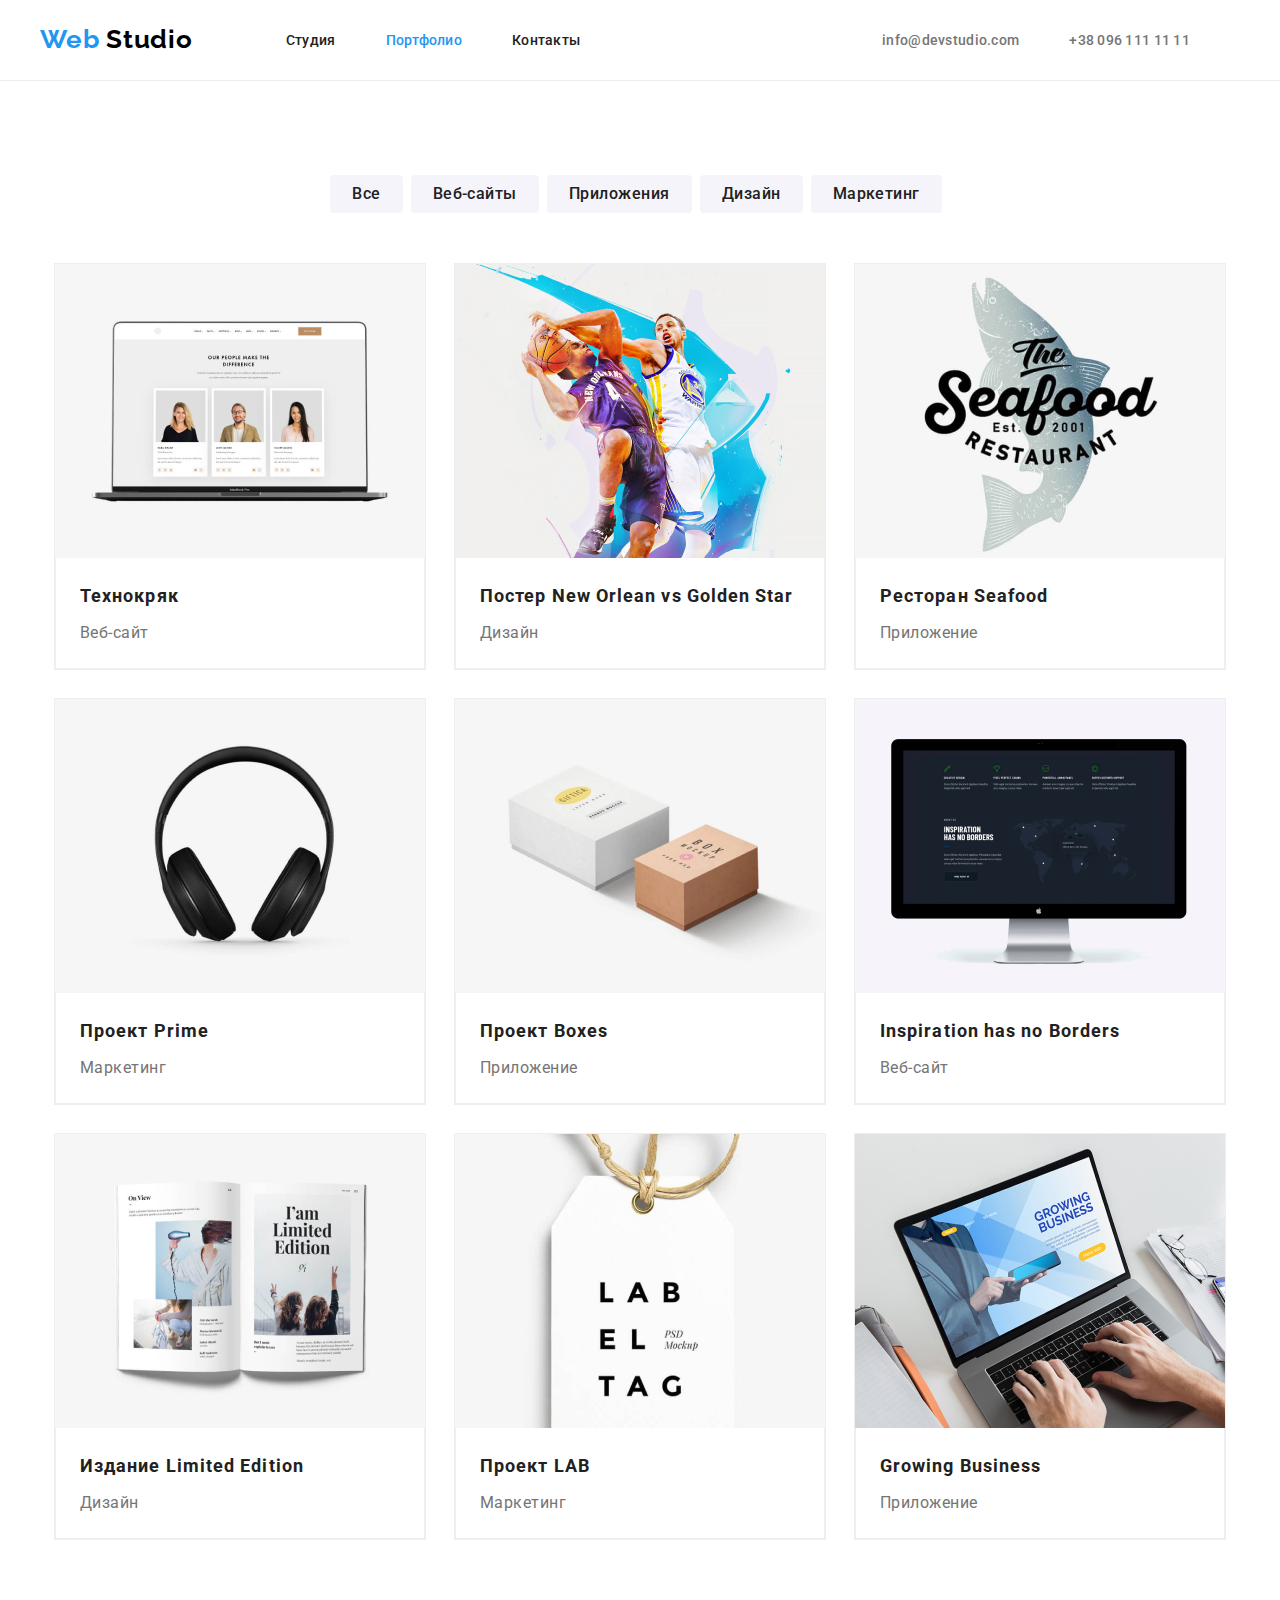
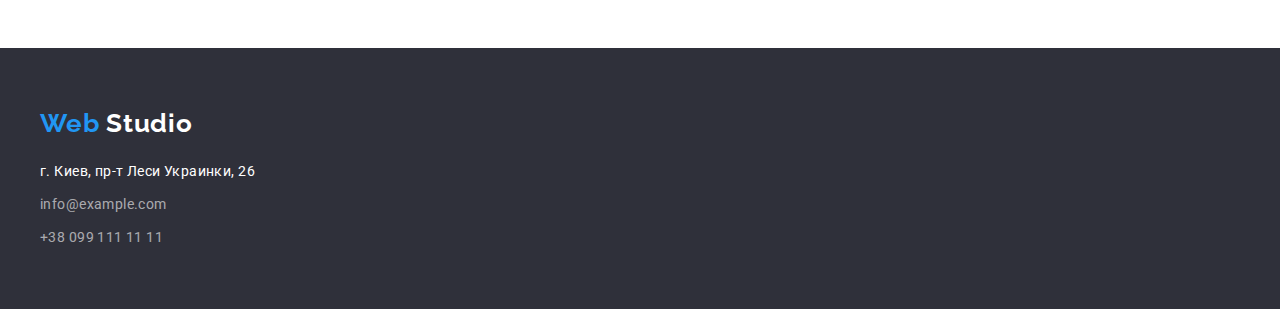
==== commit b713a11c: "hm16" ====
--- a/portfolio.html
+++ b/portfolio.html
@@ -37,8 +37,8 @@
       <li class="nav_portfoil_items"><button type="button" class="nav_btn">Дизайн</button></li>
       <li class="nav_portfoil_items"><button type="button" class="nav_btn">Маркетинг</button></li>
     </ul>
-  </div>
-  <section class="container">
+  
+ 
     <h2 class="visually-hidden">Примеры </h2>
     <ul class="photo_list">
       <li class="photo_item"> <img src="img/img7.jpg" alt="" class="photo_img"  width="370" height="294"><div class="photo_box"><a href="" class="photo_head">Технокряк</a><a href="" class="photo_text">Веб-сайт</a></div></li>
@@ -51,7 +51,8 @@
       <li class="photo_item"> <img src="img/img14.jpg" alt="" class="photo_img" width="370" height="294" ><div class="photo_box"><a href="" class="photo_head">Проект LAB</a><a href="" class="photo_text">Маркетинг</a></div></li>
       <li class="photo_item"> <img src="img/img15.jpg" alt="" class="photo_img" width="370" height="294" ><div class="photo_box"><a href="" class="photo_head">Growing Business</a><a href="" class="photo_text">Приложение</a></div></li>
     </ul>
-  </section>
+    </div>
+ 
 </main>
 <footer class="footer">
   <div class="container">
--- a/css/portfolio.css
+++ b/css/portfolio.css
@@ -131,7 +131,7 @@
 }
 .nav_portfoil {
   display: flex;
-  margin-bottom: 50px;
+  margin-bottom: 36px;
   justify-content: center;
 }
 .nav_btn {
@@ -173,7 +173,7 @@
   margin-bottom: 4px;
 }
 .photo_text {
-  font-family: Roboto;
+  font-family: "Roboto", sans-serif;
   font-style: normal;
   font-weight: normal;
   font-size: 16px;
@@ -206,7 +206,7 @@
   padding-top: 60px;
   padding-bottom: 60px;
 }
-.contact_list {
+.contact_list:not(:last-child) {
   margin-bottom: 9px;
 }
 .address {
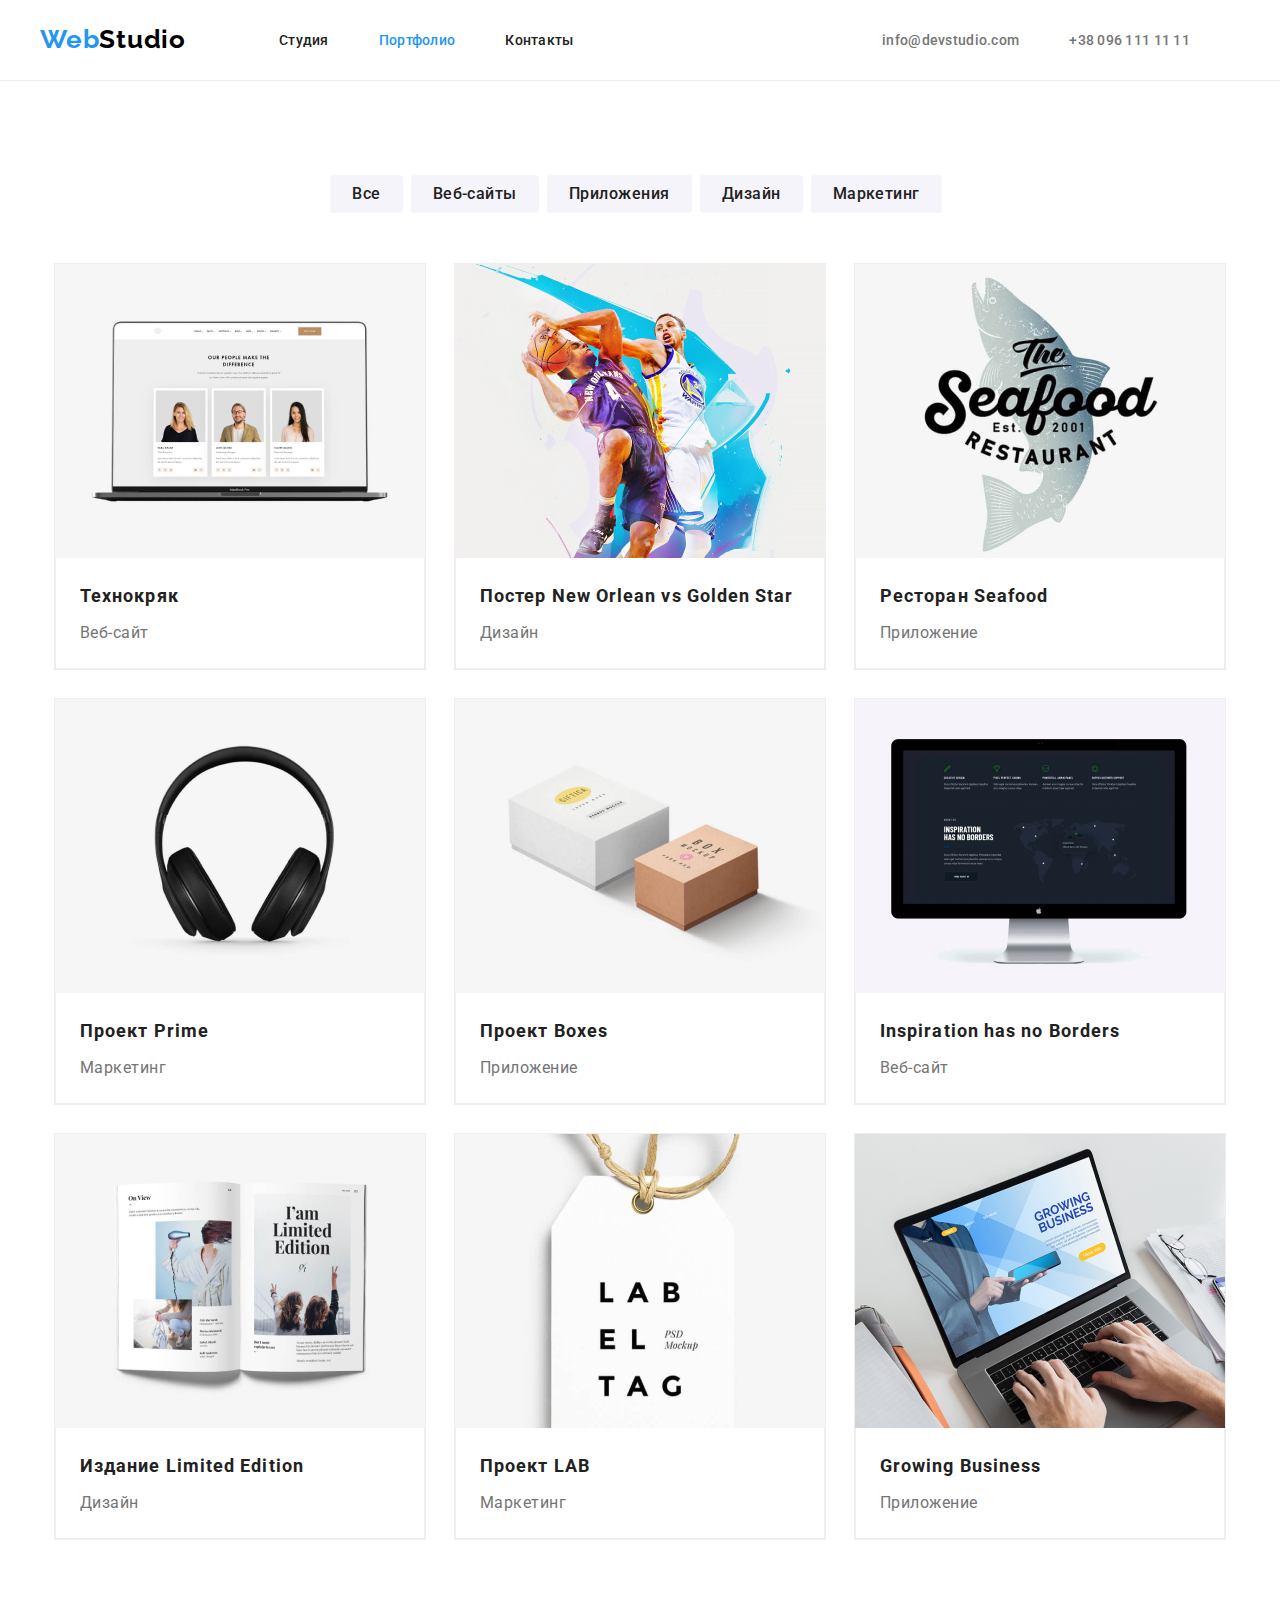
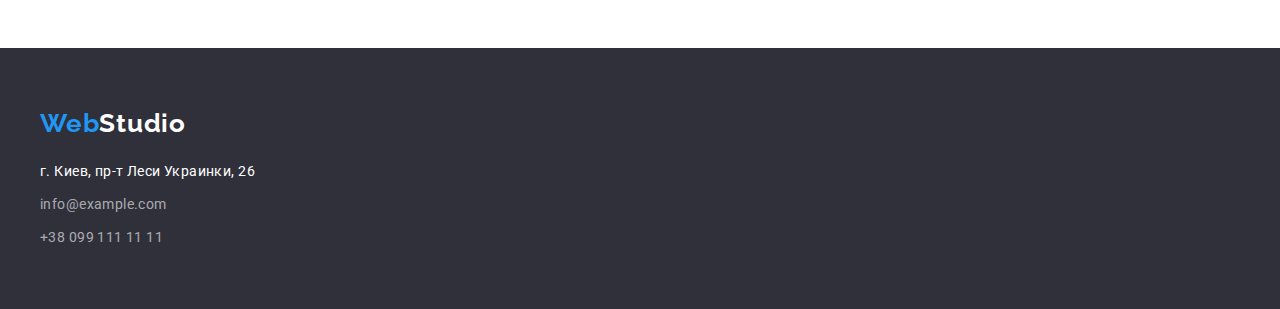
==== commit 6a4ff373: "hm20" ====
--- a/portfolio.html
+++ b/portfolio.html
@@ -14,7 +14,7 @@
   <div class="container">
     <nav class="menu">
       <a href="./index.html" class="icon_head">
-        <span class="color_accent"> Web </span>Studio
+        <span class="color_accent">Web</span>Studio
       </a>
       <ul class="menu_list">
         <li><a href="./index.html" class="menu_link_list ">Студия</a></li>
@@ -57,7 +57,7 @@
 <footer class="footer">
   <div class="container">
     <a href="./index.html" class="icon_footer">
-      <span class="color_accent"> Web </span>Studio
+      <span class="color_accent">Web</span>Studio
     </a>
     <div class="address">
       <ul class="contact">
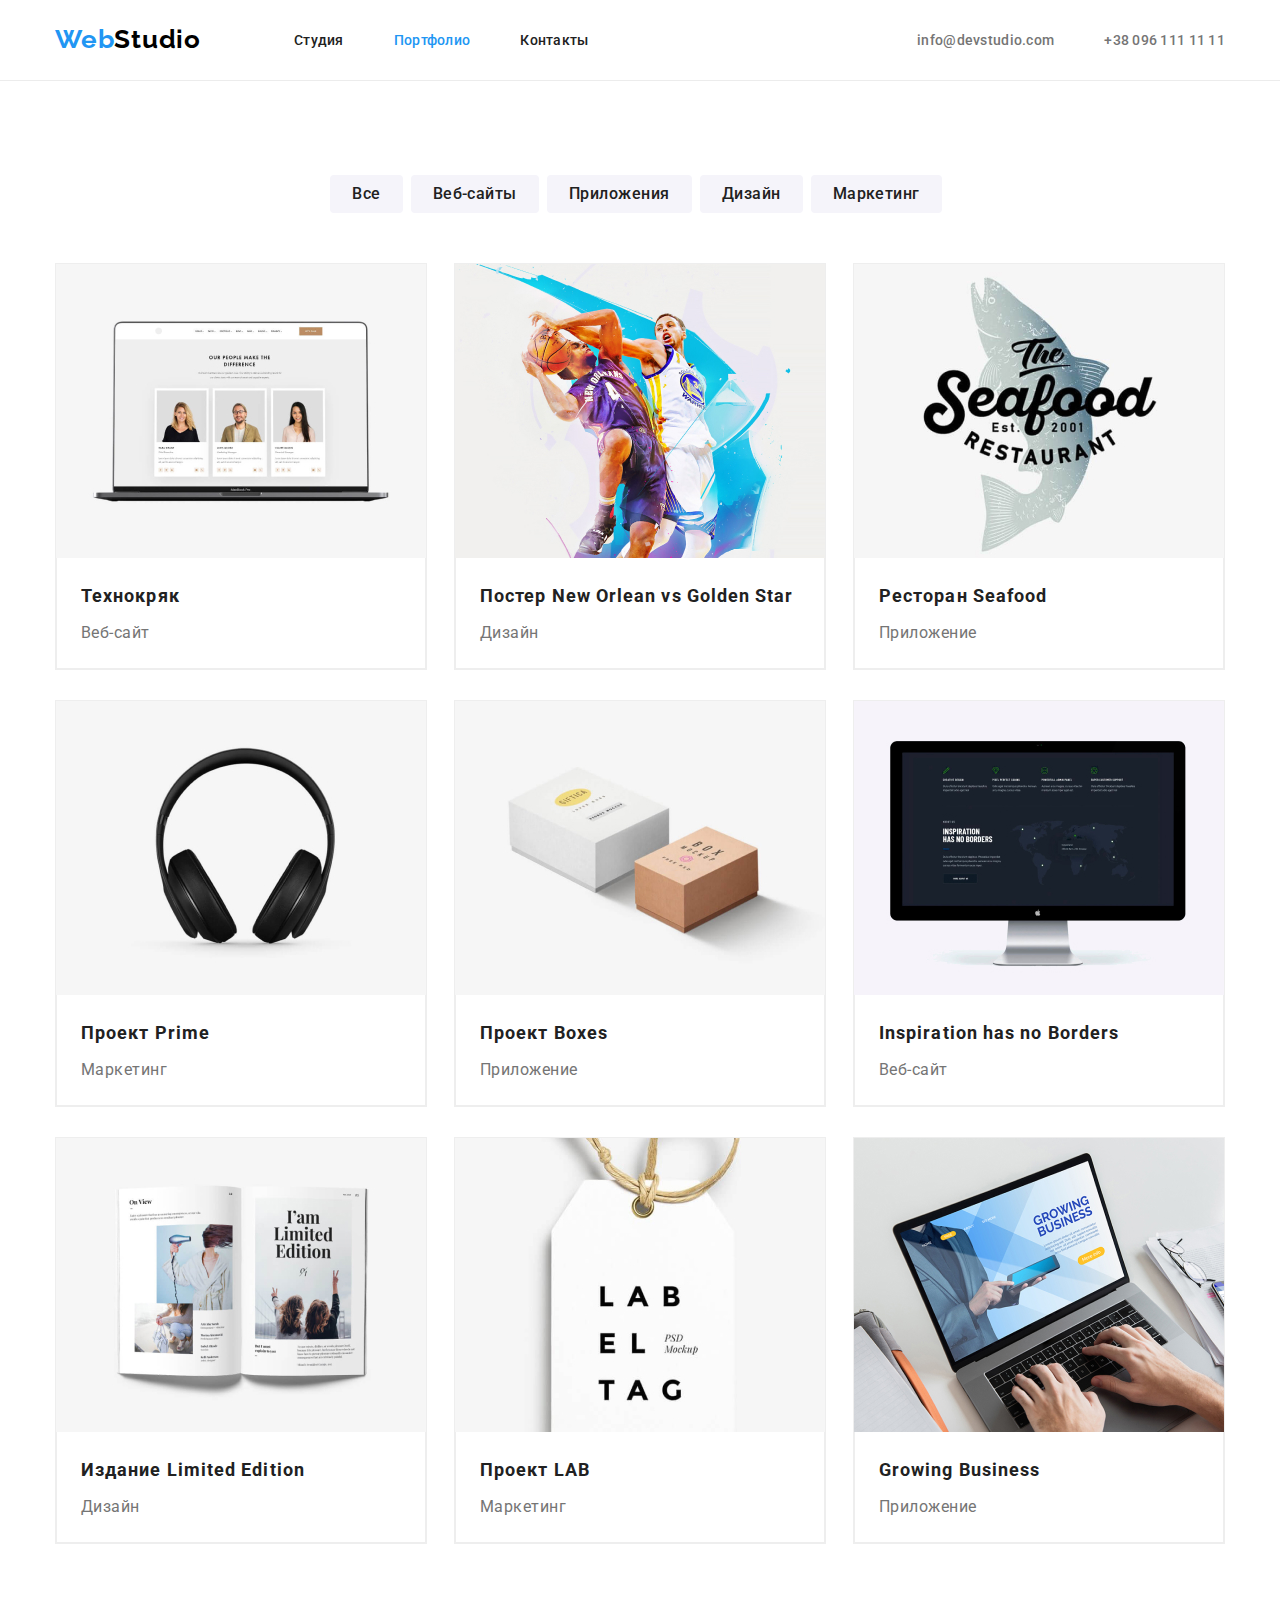
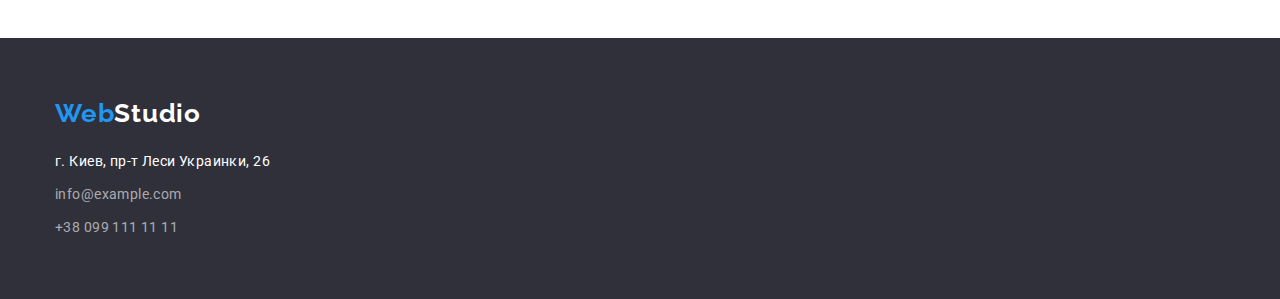
==== commit 30b34b5f: "hm20" ====
--- a/portfolio.html
+++ b/portfolio.html
@@ -17,9 +17,9 @@
         <span class="color_accent">Web</span>Studio
       </a>
       <ul class="menu_list">
-        <li><a href="./index.html" class="menu_link_list ">Студия</a></li>
-        <li><a href="./portfolio.htmla" class="menu_link_list accent">Портфолио</a></li>
-        <li><a href="" class="menu_link_list">Контакты</a></li>
+        <li class="menu_item "><a href="./index.html" class="menu_link_list ">Студия</a></li>
+        <li class="menu_item "><a href="./portfolio.htmla" class="menu_link_list accent">Портфолио</a></li>
+        <li class="menu_item "><a href="" class="menu_link_list">Контакты</a></li>
       </ul>
     </nav>
     <ul class="address">
@@ -28,7 +28,8 @@
     </ul>
   </div>
 </header>
-<main class="section">
+<main class="main">
+  <section class="section">
   <div class="container">
     <ul class="nav_portfoil">
       <li class="nav_portfoil_items"><button type="button" class="nav_btn">Все</button></li>
@@ -52,11 +53,11 @@
       <li class="photo_item"> <img src="img/img15.jpg" alt="" class="photo_img" width="370" height="294" ><div class="photo_box"><a href="" class="photo_head">Growing Business</a><a href="" class="photo_text">Приложение</a></div></li>
     </ul>
     </div>
- 
+</section>
 </main>
 <footer class="footer">
   <div class="container">
-    <a href="./index.html" class="icon_footer">
+    <a href="./index.html" class="icon_footer"> 
       <span class="color_accent">Web</span>Studio
     </a>
     <div class="address">
--- a/css/portfolio.css
+++ b/css/portfolio.css
@@ -11,7 +11,9 @@
 ul {
   margin: 0;
 }
-
+* {
+  box-sizing: border-box;
+}
 p {
   margin: 0;
 }
@@ -103,7 +105,7 @@
   display: flex;
   align-items: center;
 }
-.menu_link_list {
+.menu_item:not(:last-child) {
   margin-right: 50px;
 }
 .icon_head {
@@ -120,7 +122,7 @@
   margin-top: 24px;
   margin-bottom: 25px;
 }
-.address_link {
+.address_link:not(:last-child) {
   margin-right: 50px;
 }
 .accent {
@@ -131,7 +133,7 @@
 }
 .nav_portfoil {
   display: flex;
-  margin-bottom: 36px;
+  margin-bottom: 50px;
   justify-content: center;
 }
 .nav_btn {
@@ -154,12 +156,14 @@
 .photo_list {
   display: flex;
   flex-wrap: wrap;
+  justify-content: space-between;
 }
 .photo_item {
   background: #ffffff;
   border: 1px solid #eeeeee;
   box-sizing: border-box;
-  margin: 14px;
+
+  margin-bottom: 30px;
 }
 .photo_head {
   font-family: "Roboto", sans-serif;
@@ -230,3 +234,14 @@
 .color_footer {
   color: rgba(255, 255, 255, 0.6);
 }
+.photo_item:nth-child(3n) {
+  margin-right: 0;
+}
+.photo_item:nth-last-child(-n + 3) {
+  margin-bottom: 0;
+}
+.nav_btn:hover,
+.nav_btn:focus {
+  background-color: #2196f3;
+  color: #ffffff;
+}
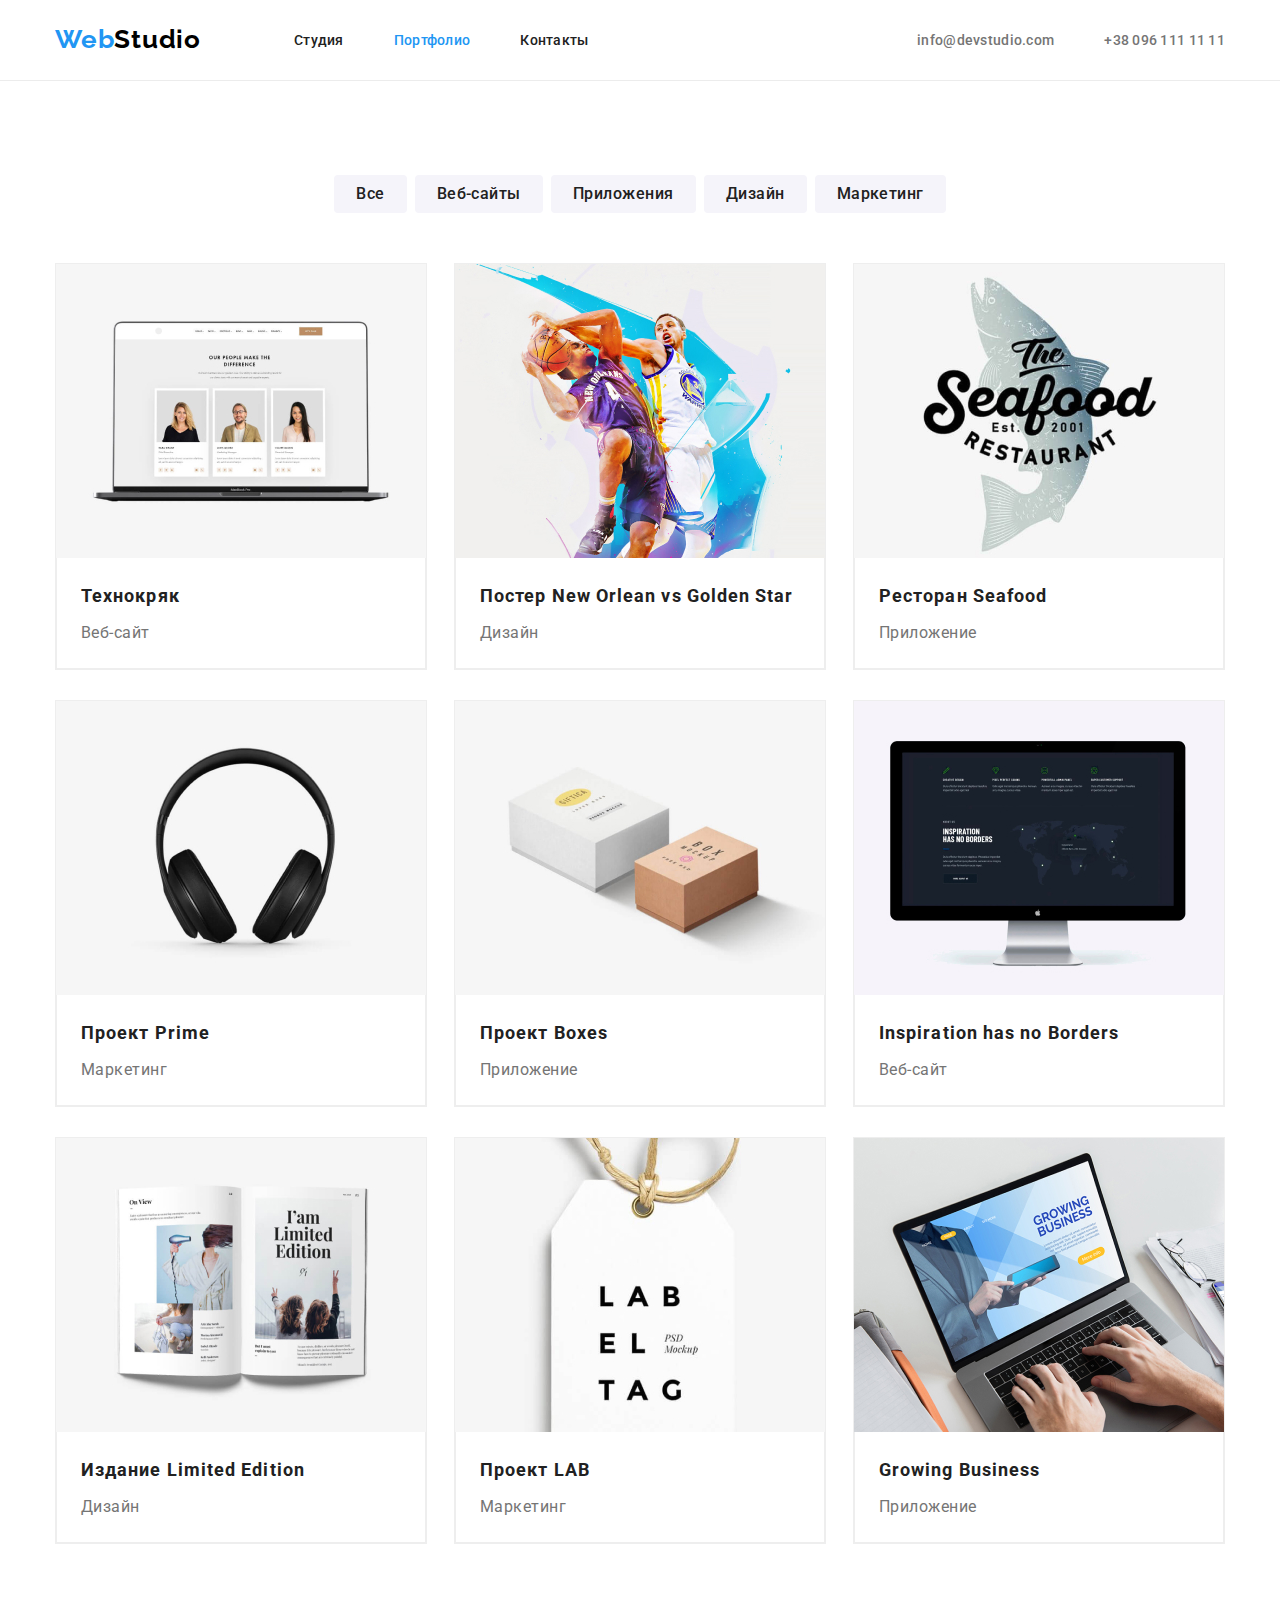
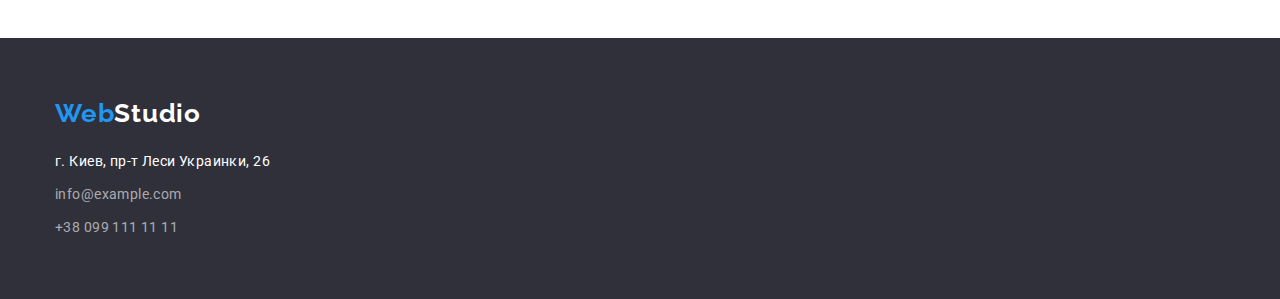
==== commit c5aa71d8: "end" ====
--- a/portfolio.html
+++ b/portfolio.html
@@ -60,7 +60,7 @@
     <a href="./index.html" class="icon_footer"> 
       <span class="color_accent">Web</span>Studio
     </a>
-    <div class="address">
+   
       <ul class="contact">
         <li class="contact_list contact_list_maps"> <a href=""><span class="color_footer_white">г. Киев, пр-т Леси
               Украинки, 26</span></a></li>
@@ -69,7 +69,7 @@
         <li class="contact_list contact_tel_mail"> <a href="tel:380961111111"><span class="color_footer">+38 099 111 11
               11</span></a></li>
       </ul>
-    </div>
+  
   </div>
 
 </footer>
--- a/css/portfolio.css
+++ b/css/portfolio.css
@@ -150,7 +150,7 @@
   border-radius: 4px;
   cursor: pointer;
 }
-.nav_portfoil_items {
+.nav_portfoil_items:not(:last-child) {
   margin-right: 8px;
 }
 .photo_list {
